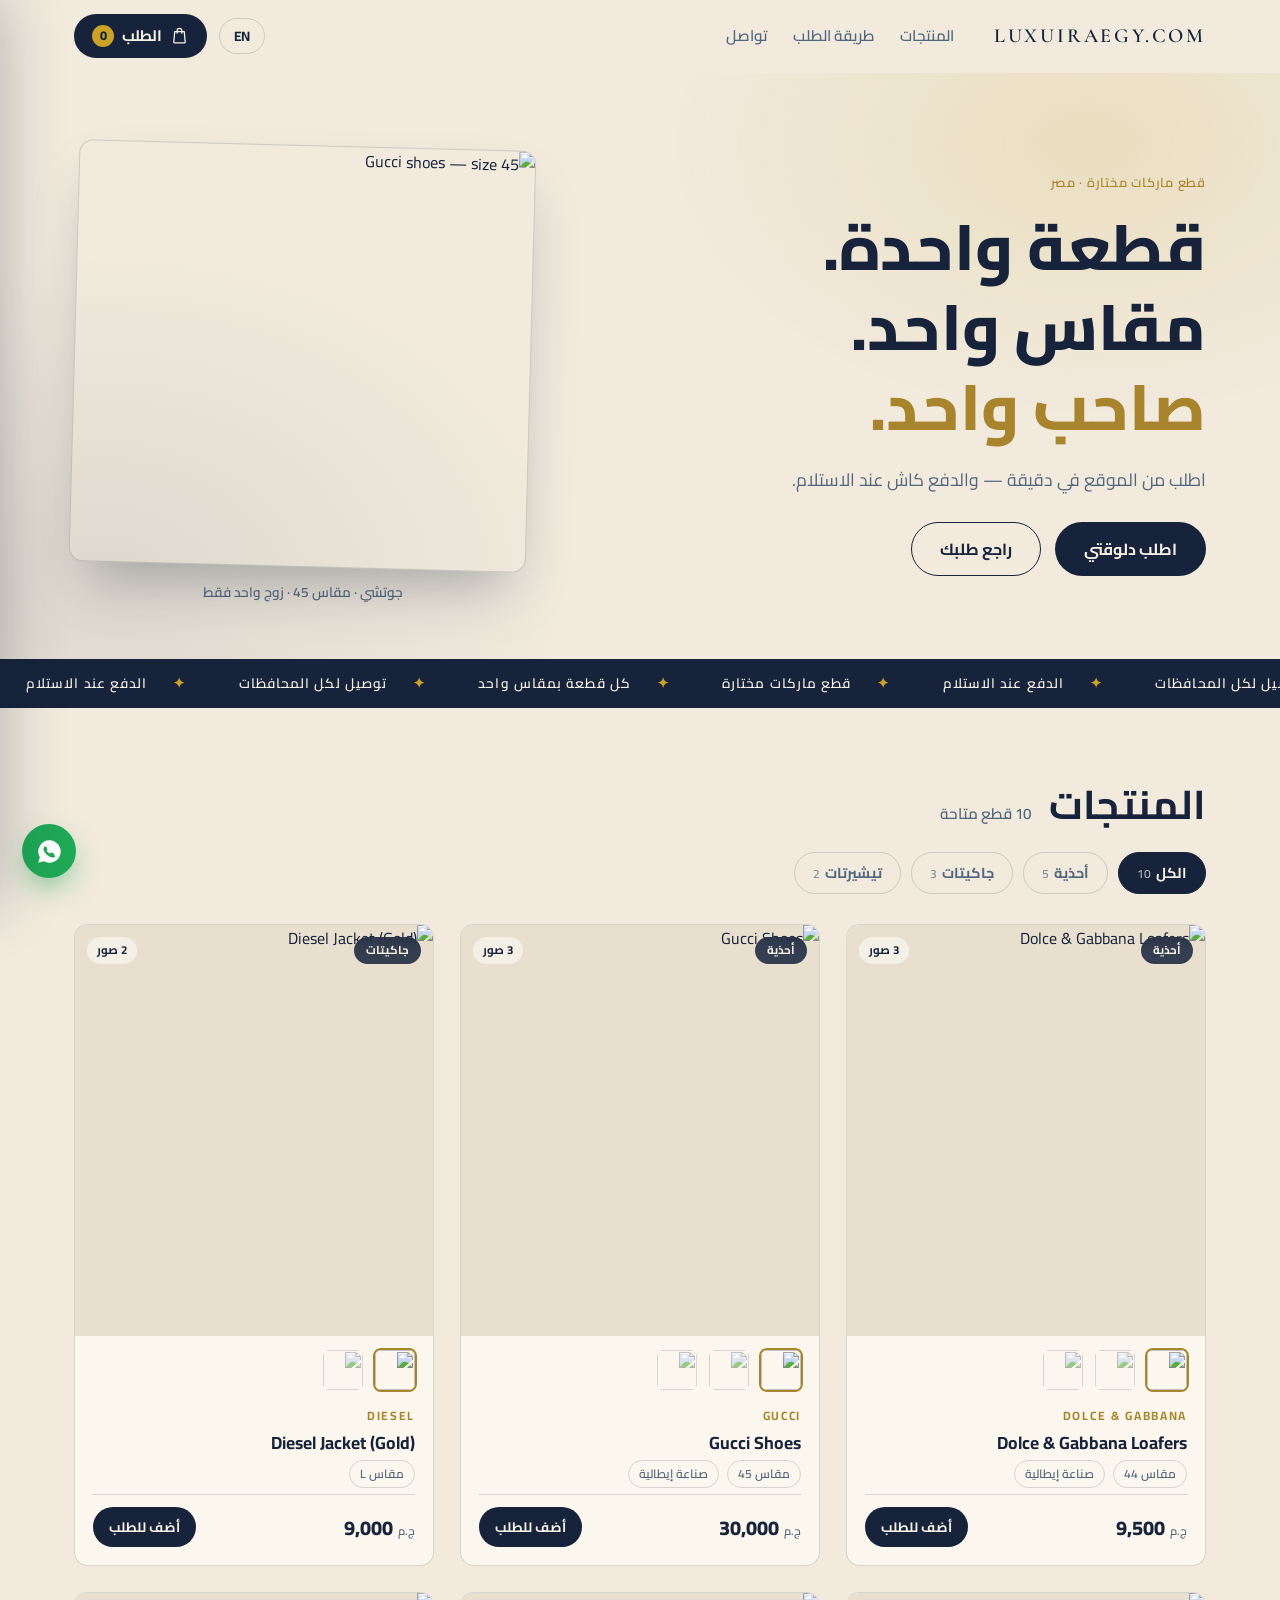
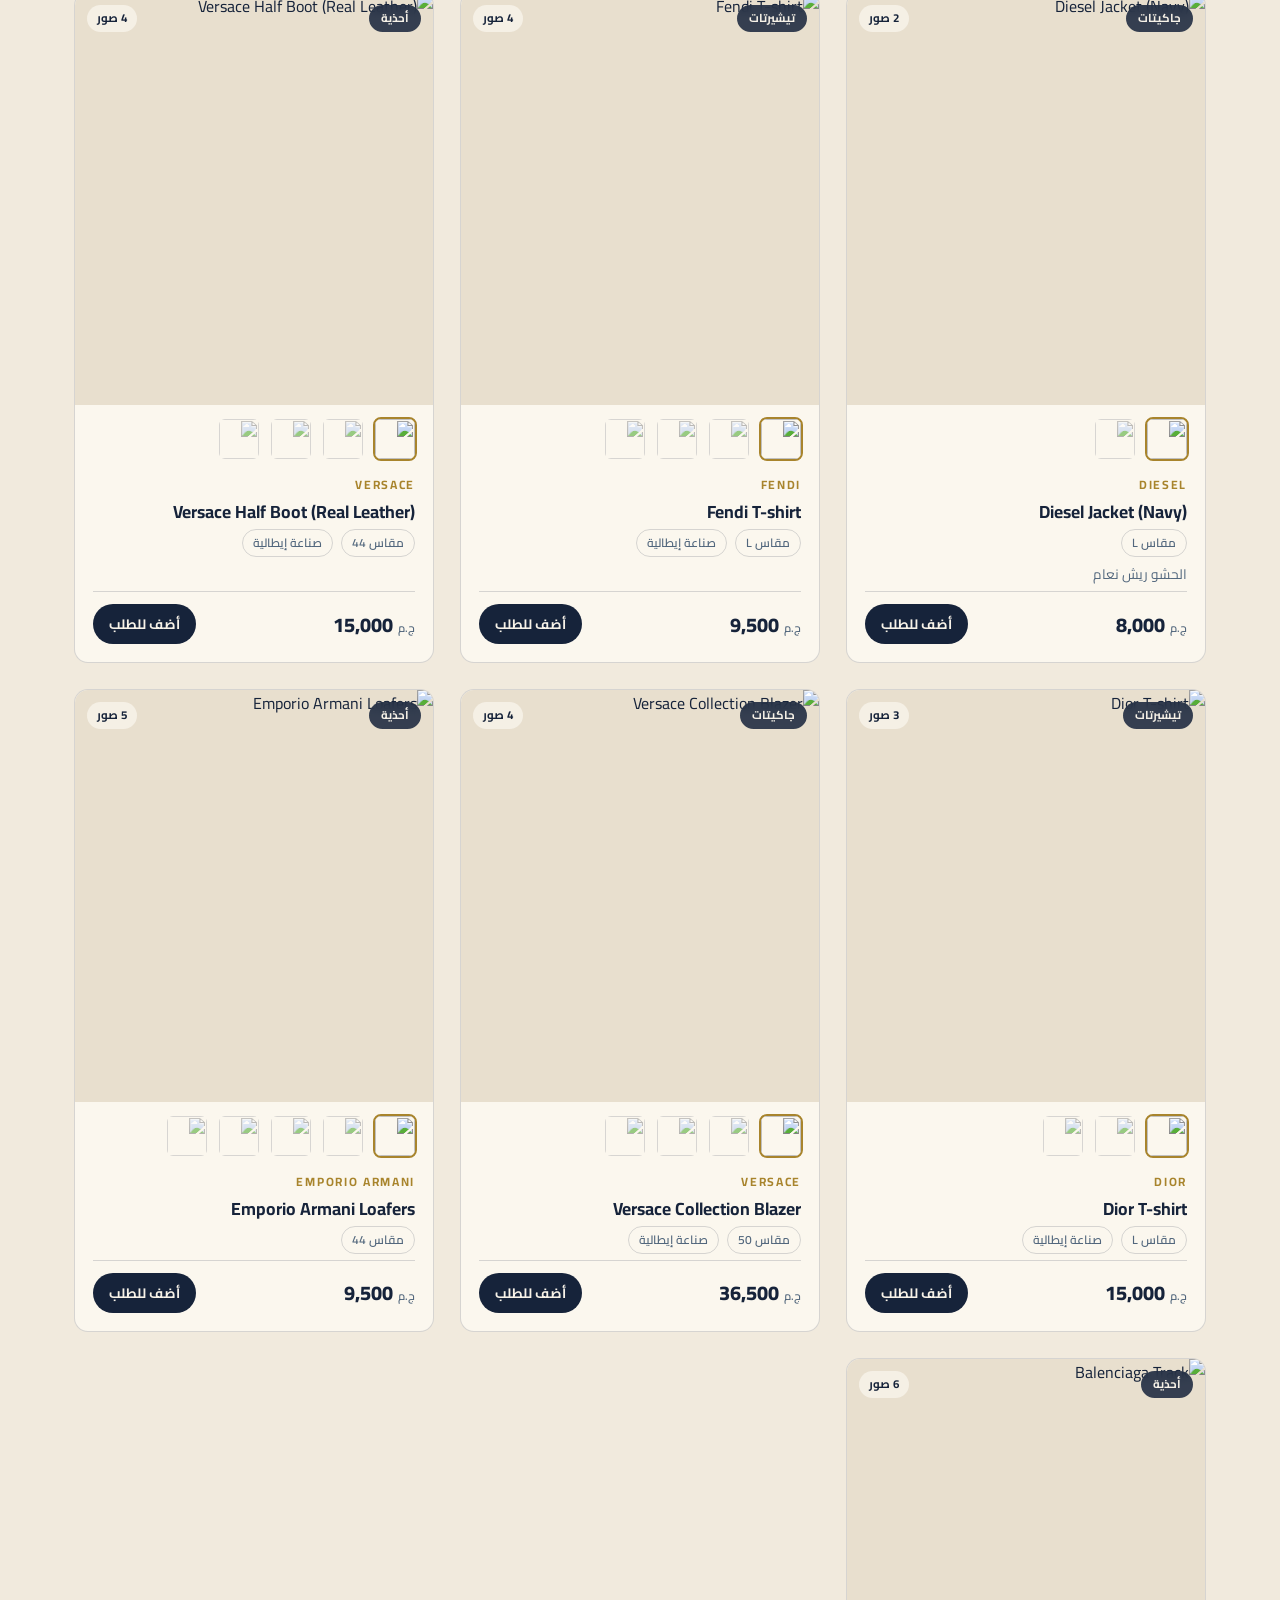
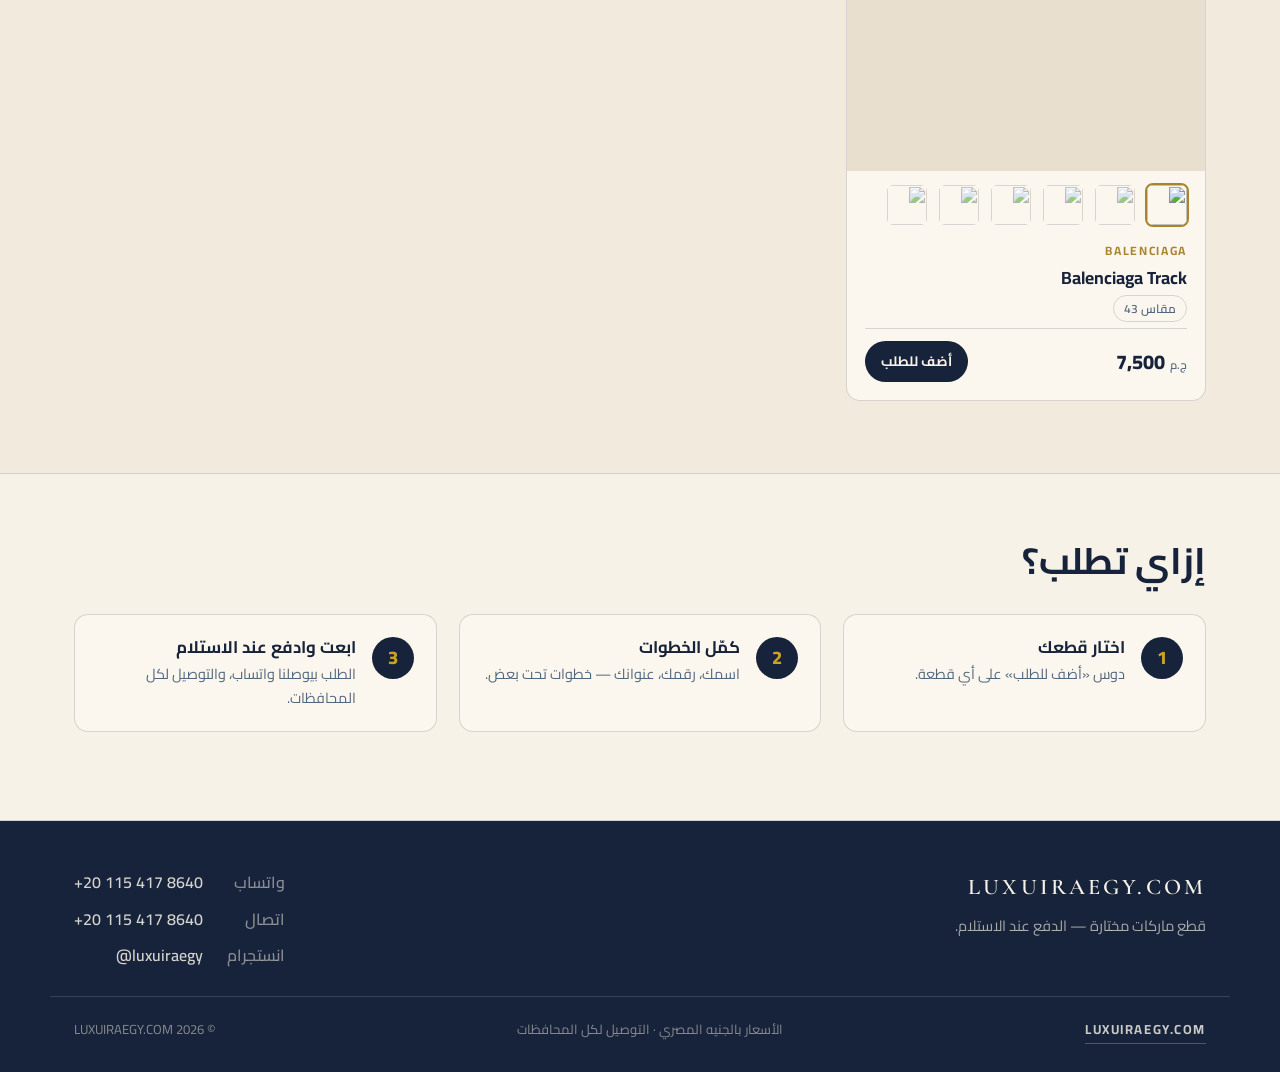
==== index.html @ 5fb25dd0 "Serve site from repo root, load images from ayuuaM/image via jsDelivr, fix RTL cart drawer Co-Author" ====
<!doctype html>
<html lang="ar" dir="rtl">
<head>
<meta charset="utf-8">
<meta name="viewport" content="width=device-width, initial-scale=1">
<meta name="theme-color" content="#16233A">
<meta name="description" content="LUXUIRAEGY.COM — قطع ماركات مختارة، كل قطعة بمقاس واحد. اطلب أونلاين والدفع عند الاستلام في كل محافظات مصر.">
<title>LUXUIRAEGY.COM — اطلب أونلاين</title>
<link rel="canonical" href="https://luxuiraegy.com/">
<meta property="og:site_name" content="LUXUIRAEGY.COM">
<meta property="og:title" content="LUXUIRAEGY.COM — اطلب أونلاين">
<meta property="og:url" content="https://luxuiraegy.com/">
<meta property="og:type" content="website">
<meta property="og:image" content="https://cdn.jsdelivr.net/gh/ayuuaM/image@main/gucci-shoes/1.jpg">
<link rel="icon" type="image/svg+xml" href="favicon.svg">
<link rel="preconnect" href="https://fonts.googleapis.com">
<link rel="preconnect" href="https://fonts.gstatic.com" crossorigin>
<link rel="stylesheet" href="https://fonts.googleapis.com/css2?family=Cormorant+Garamond:wght@400;500;600&family=Jost:wght@300;400;500;600&family=Cairo:wght@400;600;700;800&display=swap">
<link rel="stylesheet" href="styles.css">
<script src="products.js" defer></script>
<script src="app.js" defer></script>
</head>
<body>

<a class="skip" href="#products" data-ar="تخطّي للمنتجات" data-en="Skip to products">تخطّي للمنتجات</a>

<header class="masthead" id="masthead">
  <div class="shell masthead-in">
    <a class="mark" href="#top" id="markLink" aria-label="LUXUIRAEGY.COM">
      <span class="mark-word">LUXUIRAEGY.COM</span>
    </a>

    <nav class="nav" id="nav" aria-label="Main">
      <a href="#products" data-ar="المنتجات" data-en="Products">المنتجات</a>
      <a href="#how" data-ar="طريقة الطلب" data-en="How to order">طريقة الطلب</a>
      <a href="#contact" data-ar="تواصل" data-en="Contact">تواصل</a>
    </nav>

    <div class="tools">
      <button class="lang" id="langBtn" type="button" aria-label="Switch to English">EN</button>
      <button class="cart-btn" id="cartBtn" type="button" aria-label="افتح الطلب">
        <svg viewBox="0 0 24 24" aria-hidden="true"><path d="M6 7h12l1.2 13.2a1 1 0 0 1-1 1.1H5.8a1 1 0 0 1-1-1.1L6 7Z" fill="none" stroke="currentColor" stroke-width="1.6" stroke-linejoin="round"/><path d="M9 9V6a3 3 0 0 1 6 0v3" fill="none" stroke="currentColor" stroke-width="1.6" stroke-linecap="round"/></svg>
        <span data-ar="الطلب" data-en="Order">الطلب</span>
        <span class="cart-n" id="cartN">0</span>
      </button>
      <button class="burger" id="burger" type="button" aria-expanded="false" aria-controls="nav" aria-label="Menu">
        <span></span><span></span><span></span>
      </button>
    </div>
  </div>
</header>

<main id="shopView">

  <section class="hero" id="top">
    <div class="hero-glow" aria-hidden="true"></div>
    <div class="shell hero-in">
      <div class="hero-txt">
        <p class="eyebrow" data-ar="قطع ماركات مختارة · مصر" data-en="Curated designer pieces · Egypt">قطع ماركات مختارة · مصر</p>
        <h1>
          <span data-ar="قطعة واحدة." data-en="One piece.">قطعة واحدة.</span>
          <span data-ar="مقاس واحد." data-en="One size.">مقاس واحد.</span>
          <span class="accent" data-ar="صاحب واحد." data-en="One owner.">صاحب واحد.</span>
        </h1>
        <p class="lede" data-ar="اطلب من الموقع في دقيقة — والدفع كاش عند الاستلام." data-en="Order in a minute — pay cash on delivery.">اطلب من الموقع في دقيقة — والدفع كاش عند الاستلام.</p>
        <div class="hero-cta">
          <a class="btn btn-solid" href="#products" data-ar="اطلب دلوقتي" data-en="Order now">اطلب دلوقتي</a>
          <button class="btn btn-line" id="heroCart" type="button" data-ar="راجع طلبك" data-en="Review your order">راجع طلبك</button>
        </div>
      </div>

      <figure class="hero-fig">
        <div class="hero-frame">
          <img src="https://cdn.jsdelivr.net/gh/ayuuaM/image@main/gucci-shoes/1.jpg" alt="Gucci shoes — size 45" width="960" height="1280">
        </div>
        <figcaption data-ar="جوتشي · مقاس 45 · زوج واحد فقط" data-en="Gucci · size 45 · one pair only">جوتشي · مقاس 45 · زوج واحد فقط</figcaption>
      </figure>
    </div>
  </section>

  <div class="strip" aria-hidden="true">
    <div class="strip-in" id="stripIn"></div>
  </div>

  <section class="products" id="products">
    <div class="shell">
      <div class="head-row">
        <h2 data-ar="المنتجات" data-en="The collection">المنتجات</h2>
        <span class="head-note" id="prodCount"></span>
      </div>
      <div class="filters" id="filters"></div>
      <div class="grid" id="grid" aria-live="polite"></div>
      <p class="grid-empty" id="gridEmpty" hidden data-ar="المنتجات متحمّلتش. كلمنا واتساب وهنبعتلك المتاح." data-en="Products failed to load. Message us on WhatsApp.">المنتجات متحمّلتش. كلمنا واتساب وهنبعتلك المتاح.</p>
    </div>
  </section>

  <section class="how" id="how">
    <div class="shell">
      <h2 data-ar="إزاي تطلب؟" data-en="How to order">إزاي تطلب؟</h2>
      <ol class="how-grid">
        <li>
          <b>1</b>
          <div>
            <h3 data-ar="اختار قطعك" data-en="Pick your pieces">اختار قطعك</h3>
            <p data-ar="دوس «أضف للطلب» على أي قطعة." data-en="Tap Add to order on any piece.">دوس «أضف للطلب» على أي قطعة.</p>
          </div>
        </li>
        <li>
          <b>2</b>
          <div>
            <h3 data-ar="كمّل الخطوات" data-en="Complete the steps">كمّل الخطوات</h3>
            <p data-ar="اسمك، رقمك، عنوانك — خطوات تحت بعض." data-en="Name, phone, address — one step under another.">اسمك، رقمك، عنوانك — خطوات تحت بعض.</p>
          </div>
        </li>
        <li>
          <b>3</b>
          <div>
            <h3 data-ar="ابعت وادفع عند الاستلام" data-en="Send, pay on delivery">ابعت وادفع عند الاستلام</h3>
            <p data-ar="الطلب بيوصلنا واتساب، والتوصيل لكل المحافظات." data-en="The order reaches us on WhatsApp. Delivery everywhere in Egypt.">الطلب بيوصلنا واتساب، والتوصيل لكل المحافظات.</p>
          </div>
        </li>
      </ol>
    </div>
  </section>

</main>

<main id="checkoutView" hidden>
  <div class="shell checkout-shell">

    <button class="back" id="backToShop" type="button">
      <span class="back-arrow" aria-hidden="true">→</span>
      <span data-ar="رجوع للمنتجات" data-en="Back to products">رجوع للمنتجات</span>
    </button>

    <div class="checkout-head" id="checkoutHead">
      <h1 data-ar="إتمام الطلب" data-en="Checkout">إتمام الطلب</h1>
      <p data-ar="كمّل الخطوات تحت بعض — الطلب بيوصلنا واتساب والدفع عند الاستلام." data-en="Complete the steps below — we receive the order on WhatsApp, you pay on delivery.">كمّل الخطوات تحت بعض — الطلب بيوصلنا واتساب والدفع عند الاستلام.</p>
    </div>

    <div class="steps" id="stepsWrap">

      <section class="step" id="step1">
        <header class="step-head">
          <span class="step-n" aria-hidden="true">1</span>
          <h2 data-ar="طلبك" data-en="Your order">طلبك</h2>
          <span class="step-count" id="step1Count"></span>
        </header>
        <div class="step-body">
          <div class="co-items" id="coItems"></div>
          <div class="co-empty" id="coEmpty" hidden>
            <p data-ar="طلبك فاضي. رجع اختار قطع الأول." data-en="Your order is empty. Pick some pieces first.">طلبك فاضي. رجع اختار قطع الأول.</p>
            <button class="btn btn-line" id="emptyBack" type="button" data-ar="رجوع للمنتجات" data-en="Back to products">رجوع للمنتجات</button>
          </div>
        </div>
      </section>

      <section class="step" id="step2">
        <header class="step-head">
          <span class="step-n" aria-hidden="true">2</span>
          <h2 data-ar="بياناتك" data-en="Your details">بياناتك</h2>
        </header>
        <div class="step-body fields">
          <label class="field">
            <span data-ar="الاسم بالكامل" data-en="Full name">الاسم بالكامل</span>
            <input id="cName" type="text" autocomplete="name" data-ar-ph="اسمك" data-en-ph="Your name" placeholder="اسمك">
            <em class="err" id="errName" hidden data-ar="اكتب اسمك بالكامل." data-en="Enter your full name.">اكتب اسمك بالكامل.</em>
          </label>
          <label class="field">
            <span data-ar="رقم الموبايل" data-en="Mobile number">رقم الموبايل</span>
            <input id="cPhone" type="tel" inputmode="tel" autocomplete="tel" dir="ltr" placeholder="01xxxxxxxxx">
            <em class="err" id="errPhone" hidden data-ar="اكتب رقم موبايل مصري صحيح (11 رقم)." data-en="Enter a valid Egyptian mobile (11 digits).">اكتب رقم موبايل مصري صحيح (11 رقم).</em>
          </label>
        </div>
      </section>

      <section class="step" id="step3">
        <header class="step-head">
          <span class="step-n" aria-hidden="true">3</span>
          <h2 data-ar="عنوان التوصيل" data-en="Delivery address">عنوان التوصيل</h2>
        </header>
        <div class="step-body fields">
          <label class="field">
            <span data-ar="المحافظة" data-en="Governorate">المحافظة</span>
            <select id="cGov"></select>
            <em class="err" id="errGov" hidden data-ar="اختار المحافظة." data-en="Choose a governorate.">اختار المحافظة.</em>
          </label>
          <label class="field">
            <span data-ar="المدينة / المنطقة" data-en="City / area">المدينة / المنطقة</span>
            <input id="cCity" type="text" autocomplete="address-level2" data-ar-ph="مثال: مدينة نصر، القاهرة" data-en-ph="e.g. Nasr City, Cairo" placeholder="مثال: مدينة نصر، القاهرة">
            <em class="err" id="errCity" hidden data-ar="اكتب المدينة أو المنطقة." data-en="Enter your city or area.">اكتب المدينة أو المنطقة.</em>
          </label>
          <label class="field">
            <span data-ar="العنوان بالتفصيل" data-en="Full address">العنوان بالتفصيل</span>
            <textarea id="cAddr" rows="2" autocomplete="street-address" data-ar-ph="الشارع، رقم العمارة، الدور، الشقة" data-en-ph="Street, building, floor, apartment" placeholder="الشارع، رقم العمارة، الدور، الشقة"></textarea>
            <em class="err" id="errAddr" hidden data-ar="اكتب العنوان بالتفصيل." data-en="Enter the full address.">اكتب العنوان بالتفصيل.</em>
          </label>
          <label class="field">
            <span><span data-ar="ملاحظات" data-en="Notes">ملاحظات</span> <small data-ar="(اختياري)" data-en="(optional)">(اختياري)</small></span>
            <textarea id="cNote" rows="2" data-ar-ph="أي حاجة تحب تقولها للطلب" data-en-ph="Anything about the order" placeholder="أي حاجة تحب تقولها للطلب"></textarea>
          </label>
        </div>
      </section>

      <section class="step" id="step4">
        <header class="step-head">
          <span class="step-n" aria-hidden="true">4</span>
          <h2 data-ar="المراجعة والتأكيد" data-en="Review & confirm">المراجعة والتأكيد</h2>
        </header>
        <div class="step-body">
          <div class="summary" id="coSummary"></div>
          <p class="pay-note">
            <svg viewBox="0 0 24 24" aria-hidden="true"><path d="M12 2 4 5.5v5.6c0 5 3.4 8.6 8 10.9 4.6-2.3 8-5.9 8-10.9V5.5L12 2Z" fill="none" stroke="currentColor" stroke-width="1.6" stroke-linejoin="round"/><path d="m8.7 12 2.2 2.2 4.4-4.4" fill="none" stroke="currentColor" stroke-width="1.6" stroke-linecap="round" stroke-linejoin="round"/></svg>
            <span data-ar="الدفع كاش عند الاستلام — بتعاين القطعة قبل ما تدفع." data-en="Cash on delivery — inspect the piece before you pay.">الدفع كاش عند الاستلام — بتعاين القطعة قبل ما تدفع.</span>
          </p>
          <button class="btn btn-wa btn-block btn-big" id="placeOrder" type="button">
            <svg viewBox="0 0 24 24" aria-hidden="true"><path d="M12 2a10 10 0 0 0-8.6 15.1L2 22l5-1.3A10 10 0 1 0 12 2Zm5.3 14.1c-.2.6-1.2 1.2-1.7 1.2-.5.1-1 .2-3.3-.7-2.7-1.1-4.4-3.9-4.6-4.1-.1-.2-1-1.4-1-2.6 0-1.2.6-1.8.9-2.1.2-.2.5-.3.6-.3h.5c.2 0 .4-.1.6.4l.8 1.9c.1.2 0 .4-.1.5l-.4.5c-.1.2-.2.3 0 .5.2.4.8 1.3 1.6 1.8.9.6 1.4.7 1.6.5l.6-.7c.2-.2.3-.1.5 0l1.8.9c.2.1.4.2.4.3.1.2.1.7-.1 1.1Z"/></svg>
            <span data-ar="إرسال الطلب على واتساب" data-en="Send order on WhatsApp">إرسال الطلب على واتساب</span>
          </button>
          <p class="form-note" data-ar="هيفتح واتساب برسالة الطلب جاهزة — ابعتها وهنرد عليك بالتأكيد." data-en="WhatsApp opens with the order pre-written — send it and we confirm.">هيفتح واتساب برسالة الطلب جاهزة — ابعتها وهنرد عليك بالتأكيد.</p>
        </div>
      </section>

    </div>

    <div class="success" id="orderSuccess" hidden>
      <span class="success-check" aria-hidden="true">
        <svg viewBox="0 0 24 24"><path d="m4.5 12.5 5 5 10-11" fill="none" stroke="currentColor" stroke-width="2.4" stroke-linecap="round" stroke-linejoin="round"/></svg>
      </span>
      <h2 data-ar="طلبك اتجهز" data-en="Your order is ready">طلبك اتجهز</h2>
      <p class="order-no"><span data-ar="رقم الطلب" data-en="Order no.">رقم الطلب</span> <b id="orderNo" dir="ltr"></b></p>
      <p data-ar="اتفتح واتساب برسالة الطلب — ابعتها وهنرد عليك بالتأكيد والميعاد." data-en="WhatsApp opened with your order — send it and we confirm the details.">اتفتح واتساب برسالة الطلب — ابعتها وهنرد عليك بالتأكيد والميعاد.</p>
      <div class="success-actions">
        <a class="btn btn-wa" id="waAgain" href="#" target="_blank" rel="noopener" data-ar="فتح واتساب مرة تانية" data-en="Open WhatsApp again">فتح واتساب مرة تانية</a>
        <button class="btn btn-line" id="successBack" type="button" data-ar="رجوع للمنتجات" data-en="Back to products">رجوع للمنتجات</button>
      </div>
    </div>

  </div>
</main>

<footer class="foot" id="contact">
  <div class="shell foot-in">
    <div class="foot-mark">
      <span class="mark-word">LUXUIRAEGY.COM</span>
      <p data-ar="قطع ماركات مختارة — الدفع عند الاستلام." data-en="Curated designer pieces — cash on delivery.">قطع ماركات مختارة — الدفع عند الاستلام.</p>
    </div>
    <ul class="foot-links">
      <li><a href="https://wa.me/201154178640" target="_blank" rel="noopener"><span data-ar="واتساب" data-en="WhatsApp">واتساب</span> <span dir="ltr">+20 115 417 8640</span></a></li>
      <li><a href="tel:+201154178640"><span data-ar="اتصال" data-en="Call">اتصال</span> <span dir="ltr">+20 115 417 8640</span></a></li>
      <li><a href="https://instagram.com/luxuiraegy" target="_blank" rel="noopener"><span data-ar="انستجرام" data-en="Instagram">انستجرام</span> <span dir="ltr">@luxuiraegy</span></a></li>
    </ul>
  </div>
  <div class="shell foot-base">
    <a class="foot-domain" href="https://luxuiraegy.com">LUXUIRAEGY.COM</a>
    <span data-ar="الأسعار بالجنيه المصري · التوصيل لكل المحافظات" data-en="Prices in EGP · Delivery to every governorate">الأسعار بالجنيه المصري · التوصيل لكل المحافظات</span>
    <span id="year">© 2026 LUXUIRAEGY.COM</span>
  </div>
</footer>

<div class="overlay" id="overlay" hidden></div>

<aside class="drawer" id="drawer" role="dialog" aria-modal="true" aria-label="الطلب">
  <header class="drawer-head">
    <h2><span data-ar="طلبك" data-en="Your order">طلبك</span> <span class="drawer-n" id="drawerN"></span></h2>
    <button class="drawer-x" id="drawerX" type="button" aria-label="Close">&times;</button>
  </header>
  <div class="drawer-body" id="drawerBody"></div>
  <div class="drawer-empty" id="drawerEmpty" hidden>
    <p data-ar="طلبك فاضي." data-en="Your order is empty.">طلبك فاضي.</p>
    <button class="btn btn-line" id="drawerShop" type="button" data-ar="اتفرج على المنتجات" data-en="Browse products">اتفرج على المنتجات</button>
  </div>
  <footer class="drawer-foot" id="drawerFoot">
    <div class="total-row">
      <span data-ar="الإجمالي" data-en="Total">الإجمالي</span>
      <b id="cartTotal" dir="ltr"></b>
    </div>
    <p class="mini-note" data-ar="الدفع عند الاستلام · التوصيل لكل المحافظات" data-en="Cash on delivery · All governorates">الدفع عند الاستلام · التوصيل لكل المحافظات</p>
    <button class="btn btn-solid btn-block btn-big" id="checkoutBtn" type="button">
      <span data-ar="إتمام الطلب" data-en="Checkout">إتمام الطلب</span>
      <span class="btn-arrow" aria-hidden="true">←</span>
    </button>
  </footer>
</aside>

<div class="fab-wrap">
  <a class="fab" href="https://wa.me/201154178640" target="_blank" rel="noopener" aria-label="WhatsApp">
    <svg viewBox="0 0 24 24" aria-hidden="true"><path d="M12 2a10 10 0 0 0-8.6 15.1L2 22l5-1.3A10 10 0 1 0 12 2Zm5.3 14.1c-.2.6-1.2 1.2-1.7 1.2-.5.1-1 .2-3.3-.7-2.7-1.1-4.4-3.9-4.6-4.1-.1-.2-1-1.4-1-2.6 0-1.2.6-1.8.9-2.1.2-.2.5-.3.6-.3h.5c.2 0 .4-.1.6.4l.8 1.9c.1.2 0 .4-.1.5l-.4.5c-.1.2-.2.3 0 .5.2.4.8 1.3 1.6 1.8.9.6 1.4.7 1.6.5l.6-.7c.2-.2.3-.1.5 0l1.8.9c.2.1.4.2.4.3.1.2.1.7-.1 1.1Z"/></svg>
  </a>
</div>

<div class="lb" id="lb" role="dialog" aria-modal="true" aria-label="Product photos">
  <button class="lb-x" id="lbX" type="button" aria-label="Close">&times;</button>
  <div class="lb-in">
    <img class="lb-img" id="lbImg" alt="">
    <p class="lb-cap" id="lbCap"></p>
    <div class="lb-row" id="lbRow">
      <button class="lb-btn" id="lbPrev" type="button" aria-label="Previous photo">&#8249;</button>
      <button class="lb-btn" id="lbNext" type="button" aria-label="Next photo">&#8250;</button>
    </div>
  </div>
</div>

<div class="toast" id="toast" role="status" aria-live="polite"></div>

</body>
</html>
---- styles.css ----
:root{
  --bg:#F1EADD;
  --bg-2:#F7F2E8;
  --bg-3:#E8DFCE;
  --card:#FBF7EE;
  --ink:#16233A;
  --ink-soft:#52677D;
  --line:rgba(22,35,58,.16);
  --gold:#A8842C;
  --gold-2:#C9A227;
  --green:#1E7A46;
  --wa:#1FA855;
  --red:#B3402E;
  --radius:14px;
  --head-h:72px;
  --font-ar:"Cairo",sans-serif;
  --font-en:"Jost",sans-serif;
  --font-display:"Cormorant Garamond",serif;
}
*{margin:0;padding:0;box-sizing:border-box}
[hidden]{display:none!important}
html{scroll-behavior:smooth;overflow-x:clip}
body{
  background:var(--bg);
  color:var(--ink);
  font-family:var(--font-ar);
  font-size:16px;
  line-height:1.65;
  -webkit-font-smoothing:antialiased;
  overflow-x:hidden;
}
html[lang="en"] body{font-family:var(--font-en)}
body.locked{overflow:hidden}
img{display:block;max-width:100%}
button{font:inherit;color:inherit;background:none;border:0;cursor:pointer}
a{color:inherit;text-decoration:none}
h1,h2,h3{line-height:1.25;font-weight:700}
html[lang="en"] h1,html[lang="en"] h2{font-family:var(--font-display);font-weight:500}
::selection{background:var(--ink);color:var(--bg-2)}

::-webkit-scrollbar{width:10px;height:10px}
::-webkit-scrollbar-track{background:var(--bg-3)}
::-webkit-scrollbar-thumb{background:var(--ink);border-radius:6px;border:2px solid var(--bg-3)}
::-webkit-scrollbar-thumb:hover{background:var(--gold)}
html{scrollbar-color:var(--ink) var(--bg-3);scrollbar-width:thin}

.shell{max-width:1180px;margin-inline:auto;padding-inline:24px}
.skip{position:fixed;top:8px;inset-inline-start:8px;background:var(--ink);color:var(--bg-2);padding:8px 16px;border-radius:8px;z-index:200;transform:translateY(-300%);transition:transform .2s}
.skip:focus{transform:none}

.eyebrow{font-size:.8rem;letter-spacing:.18em;font-weight:600;color:var(--gold);text-transform:uppercase}
html[lang="ar"] .eyebrow{letter-spacing:.06em}

/* ── header ── */
.masthead{
  position:sticky;top:0;z-index:90;
  background:rgba(241,234,221,.88);
  backdrop-filter:blur(12px);
  -webkit-backdrop-filter:blur(12px);
  border-bottom:1px solid transparent;
  transition:border-color .3s, box-shadow .3s;
}
.masthead.tight{border-bottom-color:var(--line);box-shadow:0 8px 30px rgba(22,35,58,.07)}
.masthead-in{display:flex;align-items:center;gap:28px;height:var(--head-h)}
.mark{display:flex;flex-direction:column;line-height:1.1}
.mark-word{
  font-family:var(--font-display);
  font-weight:600;
  font-size:1.25rem;
  letter-spacing:.14em;
  color:var(--ink);
}
.nav{display:flex;gap:26px;margin-inline-start:12px}
.nav a{font-size:.95rem;font-weight:600;color:var(--ink-soft);position:relative;padding-block:6px;transition:color .2s}
.nav a::after{content:"";position:absolute;bottom:0;inset-inline-start:0;width:0;height:2px;background:var(--gold);transition:width .25s}
.nav a:hover{color:var(--ink)}
.nav a:hover::after{width:100%}
.tools{display:flex;align-items:center;gap:12px;margin-inline-start:auto}
.lang{
  border:1px solid var(--line);border-radius:999px;
  padding:6px 14px;font-size:.85rem;font-weight:700;
  transition:background .2s,color .2s;
}
.lang:hover{background:var(--ink);color:var(--bg-2)}
.cart-btn{
  display:flex;align-items:center;gap:8px;
  background:var(--ink);color:var(--bg-2);
  padding:9px 18px;border-radius:999px;
  font-weight:700;font-size:.95rem;
  transition:background .2s,transform .15s;
}
.cart-btn:hover{background:#223252}
.cart-btn:active{transform:scale(.97)}
.cart-btn svg{width:19px;height:19px}
.cart-n{
  background:var(--gold-2);color:var(--ink);
  min-width:22px;height:22px;border-radius:999px;
  display:inline-flex;align-items:center;justify-content:center;
  font-size:.8rem;font-weight:800;padding-inline:5px;
}
.cart-n.bump{animation:bump .4s ease}
@keyframes bump{35%{transform:scale(1.45)}70%{transform:scale(.9)}}
.burger{display:none;flex-direction:column;gap:5px;padding:8px}
.burger span{width:22px;height:2px;background:var(--ink);transition:.25s}
.burger[aria-expanded="true"] span:nth-child(1){transform:translateY(7px) rotate(45deg)}
.burger[aria-expanded="true"] span:nth-child(2){opacity:0}
.burger[aria-expanded="true"] span:nth-child(3){transform:translateY(-7px) rotate(-45deg)}

/* ── hero ── */
.hero{position:relative;padding-block:72px 56px;overflow:hidden}
.hero-glow{
  position:absolute;inset:0;pointer-events:none;
  background:
    radial-gradient(640px 420px at 85% 12%,rgba(201,162,39,.16),transparent 65%),
    radial-gradient(720px 520px at 8% 88%,rgba(22,35,58,.09),transparent 65%);
}
.hero-in{position:relative;display:grid;grid-template-columns:1.15fr .85fr;gap:56px;align-items:center}
.hero-txt h1{font-size:clamp(2.4rem,5.2vw,4rem);margin-block:14px 18px;font-weight:800}
html[lang="en"] .hero-txt h1{font-weight:500}
.hero-txt h1 span{display:block}
.hero-txt h1 .accent{color:var(--gold)}
.lede{font-size:1.1rem;color:var(--ink-soft);max-width:46ch}
.hero-cta{display:flex;gap:14px;margin-top:28px;flex-wrap:wrap}
.hero-fig{position:relative}
.hero-frame{
  border-radius:var(--radius);
  overflow:hidden;
  border:1px solid var(--line);
  box-shadow:0 30px 60px -20px rgba(22,35,58,.35);
  transform:rotate(1.5deg);
  transition:transform .5s ease;
}
.hero-fig:hover .hero-frame{transform:rotate(0)}
.hero-frame img{width:100%;height:420px;object-fit:cover}
.hero-fig figcaption{
  margin-top:14px;font-size:.85rem;color:var(--ink-soft);
  text-align:center;font-weight:600;
}

/* ── buttons ── */
.btn{
  display:inline-flex;align-items:center;justify-content:center;gap:10px;
  padding:13px 28px;border-radius:999px;
  font-weight:700;font-size:1rem;
  transition:background .2s,color .2s,transform .15s,box-shadow .2s;
  border:1px solid transparent;
}
.btn:active{transform:scale(.97)}
.btn-solid{background:var(--ink);color:var(--bg-2)}
.btn-solid:hover{background:#223252;box-shadow:0 12px 26px -10px rgba(22,35,58,.5)}
.btn-line{border-color:var(--ink);color:var(--ink)}
.btn-line:hover{background:var(--ink);color:var(--bg-2)}
.btn-wa{background:var(--wa);color:#fff}
.btn-wa:hover{background:#178540;box-shadow:0 12px 26px -10px rgba(31,168,85,.55)}
.btn-wa svg{width:20px;height:20px;fill:currentColor}
.btn-block{width:100%}
.btn-big{padding-block:16px;font-size:1.05rem}
.btn-arrow{font-size:1.1em}

/* ── strip ── */
.strip{
  background:var(--ink);color:var(--bg-2);
  overflow:hidden;padding-block:12px;
  border-block:1px solid var(--ink);
  direction:ltr;
}
.strip-in{display:flex;gap:0;width:max-content;animation:strip 26s linear infinite}
.strip-in span{
  white-space:nowrap;font-size:.85rem;font-weight:600;letter-spacing:.08em;
  padding-inline:26px;display:flex;align-items:center;gap:26px;
}
.strip-in i{font-style:normal;color:var(--gold-2)}
@keyframes strip{to{transform:translateX(-50%)}}

/* ── sections ── */
section{scroll-margin-top:calc(var(--head-h) + 16px)}
.products{padding-block:72px}
.head-row{display:flex;align-items:baseline;gap:18px;flex-wrap:wrap}
.head-row h2{font-size:clamp(1.8rem,3.4vw,2.5rem)}
.head-note{color:var(--ink-soft);font-size:.95rem;font-weight:600}
.filters{display:flex;gap:10px;flex-wrap:wrap;margin-block:22px 30px}
.chip-f{
  border:1px solid var(--line);border-radius:999px;
  padding:8px 18px;font-weight:700;font-size:.9rem;color:var(--ink-soft);
  transition:all .2s;background:transparent;
}
.chip-f small{font-weight:600;opacity:.7;margin-inline-start:5px}
.chip-f:hover{border-color:var(--ink);color:var(--ink)}
.chip-f.on{background:var(--ink);color:var(--bg-2);border-color:var(--ink)}

.grid{display:grid;grid-template-columns:repeat(3,1fr);gap:26px}
.grid-empty{padding:40px;text-align:center;color:var(--ink-soft)}
.item{
  background:var(--card);border:1px solid var(--line);border-radius:var(--radius);
  overflow:hidden;display:flex;flex-direction:column;
  transition:transform .3s ease,box-shadow .3s ease;
}
.item:hover{transform:translateY(-5px);box-shadow:0 24px 44px -18px rgba(22,35,58,.3)}
.item-fig{
  position:relative;display:block;width:100%;aspect-ratio:4/4.6;
  overflow:hidden;background:var(--bg-3);text-align:start;
}
.item-fig img{width:100%;height:100%;object-fit:cover;transition:transform .6s ease}
.item:hover .item-fig img{transform:scale(1.05)}
.tag{
  position:absolute;top:12px;inset-inline-start:12px;
  background:rgba(22,35,58,.85);color:var(--bg-2);
  font-size:.72rem;font-weight:700;padding:4px 12px;border-radius:999px;
  backdrop-filter:blur(4px);
}
.shot-n{
  position:absolute;top:12px;inset-inline-end:12px;
  background:rgba(247,242,232,.9);color:var(--ink);
  font-size:.72rem;font-weight:700;padding:4px 10px;border-radius:999px;
}
.thumbs{display:flex;gap:8px;padding:12px 16px 0}
.th{
  width:44px;height:44px;border-radius:8px;overflow:hidden;
  border:2px solid transparent;opacity:.6;transition:all .2s;flex:none;
}
.th img{width:100%;height:100%;object-fit:cover}
.th:hover{opacity:1}
.th.on{border-color:var(--gold);opacity:1}
.item-body{padding:14px 18px 18px;display:flex;flex-direction:column;gap:6px;flex:1}
.item-brand{font-size:.75rem;letter-spacing:.14em;text-transform:uppercase;color:var(--gold);font-weight:700}
.item-name{font-size:1.1rem;font-weight:700}
.item-meta{display:flex;gap:8px;flex-wrap:wrap}
.chip{
  font-size:.75rem;font-weight:600;color:var(--ink-soft);
  border:1px solid var(--line);border-radius:999px;padding:3px 10px;
}
.item-note{font-size:.85rem;color:var(--ink-soft)}
.item-foot{
  margin-top:auto;padding-top:12px;
  display:flex;align-items:center;justify-content:space-between;gap:12px;
  border-top:1px solid var(--line);
}
.price{font-size:1.25rem;font-weight:800;display:flex;align-items:baseline;gap:5px}
.price small{font-size:.72rem;font-weight:600;color:var(--ink-soft)}
.add{
  display:inline-flex;align-items:center;gap:6px;
  background:var(--ink);color:var(--bg-2);
  padding:9px 16px;border-radius:999px;font-weight:700;font-size:.85rem;
  transition:all .2s;white-space:nowrap;
}
.add:hover{background:#223252}
.add.in{background:var(--green);color:#fff}
.add.in:hover{background:#195f38}

/* ── how ── */
.how{padding-block:64px 88px;background:var(--bg-2);border-block:1px solid var(--line)}
.how h2{font-size:clamp(1.7rem,3vw,2.3rem);margin-bottom:30px}
.how-grid{list-style:none;display:grid;grid-template-columns:repeat(3,1fr);gap:22px}
.how-grid li{
  display:flex;gap:16px;align-items:flex-start;
  background:var(--card);border:1px solid var(--line);border-radius:var(--radius);
  padding:22px;
}
.how-grid b{
  flex:none;width:42px;height:42px;border-radius:50%;
  background:var(--ink);color:var(--gold-2);
  display:flex;align-items:center;justify-content:center;
  font-size:1.15rem;font-weight:800;
}
.how-grid h3{font-size:1.05rem;margin-bottom:4px}
.how-grid p{font-size:.9rem;color:var(--ink-soft)}

/* ── checkout ── */
#checkoutView{padding-block:40px 88px;min-height:70vh}
.checkout-shell{max-width:720px}
.back{
  display:inline-flex;align-items:center;gap:8px;
  color:var(--ink-soft);font-weight:700;font-size:.95rem;margin-bottom:22px;
  transition:color .2s;
}
.back:hover{color:var(--ink)}
.back-arrow{font-size:1.2rem;line-height:1}
html[dir="ltr"] .back-arrow{transform:rotate(180deg)}
.checkout-head{margin-bottom:34px}
.checkout-head h1{font-size:clamp(2rem,4vw,2.8rem);margin-bottom:8px}
.checkout-head p{color:var(--ink-soft)}

.steps{position:relative;display:flex;flex-direction:column;gap:22px}
.steps::before{
  content:"";position:absolute;top:26px;bottom:26px;inset-inline-start:25px;
  width:2px;background:var(--line);
}
.step{
  position:relative;
  background:var(--card);border:1px solid var(--line);border-radius:var(--radius);
  padding:22px 24px 24px;
  margin-inline-start:52px;
  transition:border-color .3s, box-shadow .3s;
}
.step-head{display:flex;align-items:center;gap:12px;margin-bottom:16px}
.step-head h2{font-size:1.2rem}
.step-n{
  position:absolute;inset-inline-start:-52px;top:20px;
  width:52px;height:52px;border-radius:50%;
  background:var(--bg-3);border:2px solid var(--line);color:var(--ink-soft);
  display:flex;align-items:center;justify-content:center;
  font-weight:800;font-size:1.15rem;
  transition:all .3s;
}
.step.done .step-n{background:var(--green);border-color:var(--green);color:#fff}
.step.done .step-n::after{content:"✓";position:absolute;font-size:1.2rem}
.step.done .step-n{font-size:0}
.step.done{border-color:rgba(30,122,70,.4)}
.step-count{
  margin-inline-start:auto;font-size:.8rem;font-weight:700;color:var(--ink-soft);
  background:var(--bg-3);border-radius:999px;padding:3px 12px;
}
.steps.empty #step2,.steps.empty #step3,.steps.empty #step4{display:none}

.co-items{display:flex;flex-direction:column;gap:12px}
.co-item{
  display:flex;gap:14px;align-items:center;
  border:1px solid var(--line);border-radius:10px;padding:10px;background:var(--bg-2);
}
.co-item img{width:64px;height:74px;object-fit:cover;border-radius:8px;flex:none}
.co-info{flex:1;min-width:0}
.co-info h3{font-size:.98rem}
.co-info p{font-size:.8rem;color:var(--ink-soft)}
.co-price{font-weight:800;white-space:nowrap;font-size:.95rem}
.co-x{
  flex:none;width:30px;height:30px;border-radius:50%;
  color:var(--red);font-size:1.2rem;line-height:1;
  display:flex;align-items:center;justify-content:center;
  transition:background .2s;
}
.co-x:hover{background:rgba(179,64,46,.12)}
.co-empty{text-align:center;padding:20px;display:flex;flex-direction:column;gap:14px;align-items:center}
.co-empty p{color:var(--ink-soft)}

.fields{display:grid;grid-template-columns:1fr 1fr;gap:16px}
.field{display:flex;flex-direction:column;gap:7px;font-weight:700;font-size:.92rem}
.field:nth-child(3),.field:nth-child(4){grid-column:1/-1}
#step2 .field{grid-column:auto}
.field small{color:var(--ink-soft);font-weight:600}
.field input,.field select,.field textarea{
  font:inherit;font-weight:600;color:var(--ink);
  background:var(--bg-2);border:1px solid var(--line);border-radius:10px;
  padding:12px 14px;width:100%;
  transition:border-color .2s,box-shadow .2s;
}
.field textarea{resize:vertical;min-height:56px}
.field input:focus,.field select:focus,.field textarea:focus{
  outline:none;border-color:var(--ink);box-shadow:0 0 0 3px rgba(22,35,58,.12);
}
.field.bad input,.field.bad select,.field.bad textarea{border-color:var(--red)}
.err{color:var(--red);font-size:.8rem;font-weight:600;font-style:normal}

.summary{display:flex;flex-direction:column;gap:8px;margin-bottom:16px}
.sum-row{display:flex;justify-content:space-between;gap:14px;font-size:.95rem}
.sum-row span{color:var(--ink-soft)}
.sum-row b{font-weight:700;text-align:end}
.sum-total{
  border-top:1px solid var(--line);padding-top:12px;margin-top:6px;
  font-size:1.15rem;
}
.sum-total span{color:var(--ink);font-weight:700}
.sum-total b{font-weight:800;color:var(--ink)}
.sum-addr{
  background:var(--bg-2);border:1px dashed var(--line);border-radius:10px;
  padding:12px 14px;font-size:.88rem;color:var(--ink-soft);margin-top:8px;
}
.pay-note{
  display:flex;gap:10px;align-items:flex-start;
  color:var(--green);font-weight:700;font-size:.92rem;margin-bottom:18px;
}
.pay-note svg{width:22px;height:22px;flex:none}
.form-note{font-size:.82rem;color:var(--ink-soft);text-align:center;margin-top:10px}

.success{
  text-align:center;padding:56px 24px;
  background:var(--card);border:1px solid rgba(30,122,70,.4);border-radius:var(--radius);
  display:flex;flex-direction:column;align-items:center;gap:12px;
}
.success-check{
  width:72px;height:72px;border-radius:50%;
  background:var(--green);color:#fff;
  display:flex;align-items:center;justify-content:center;
  animation:pop .5s cubic-bezier(.2,1.6,.4,1);
}
.success-check svg{width:36px;height:36px}
@keyframes pop{from{transform:scale(0)}}
.success h2{font-size:1.8rem}
.order-no{font-size:1.05rem;color:var(--ink-soft)}
.order-no b{color:var(--gold);font-size:1.2rem;letter-spacing:.06em}
.success p{max-width:44ch;color:var(--ink-soft)}
.success-actions{display:flex;gap:12px;flex-wrap:wrap;justify-content:center;margin-top:14px}

/* ── footer ── */
.foot{background:var(--ink);color:var(--bg-2);padding-block:48px 28px}
.foot-in{display:flex;justify-content:space-between;gap:36px;flex-wrap:wrap;padding-bottom:28px;border-bottom:1px solid rgba(247,242,232,.15)}
.foot .mark-word{color:var(--bg-2);font-size:1.4rem}
.foot-mark p{color:rgba(247,242,232,.65);font-size:.92rem;margin-top:8px}
.foot-links{list-style:none;display:flex;flex-direction:column;gap:10px}
.foot-links a{display:flex;gap:12px;font-weight:600;color:rgba(247,242,232,.85);transition:color .2s}
.foot-links a:hover{color:var(--gold-2)}
.foot-links a span:first-child{color:rgba(247,242,232,.5);min-width:70px}
.foot-base{display:flex;justify-content:space-between;gap:14px;flex-wrap:wrap;padding-top:22px;font-size:.82rem;color:rgba(247,242,232,.5)}
.foot-domain{font-weight:700;letter-spacing:.12em;color:rgba(247,242,232,.8);border-bottom:1px solid rgba(247,242,232,.25);padding-bottom:2px;transition:color .2s,border-color .2s}
.foot-domain:hover{color:var(--gold-2);border-color:var(--gold-2)}

/* ── drawer ── */
.overlay{
  position:fixed;inset:0;z-index:95;
  background:rgba(15,26,43,.45);
  backdrop-filter:blur(3px);
  opacity:0;transition:opacity .3s;
}
.overlay.on{opacity:1}
.drawer{
  position:fixed;top:0;bottom:0;inset-inline-end:0;z-index:100;
  width:min(430px,94vw);
  background:var(--bg-2);
  display:flex;flex-direction:column;
  box-shadow:-20px 0 60px rgba(22,35,58,.3);
  transform:translateX(105%);
  transition:transform .38s cubic-bezier(.2,.9,.3,1);
}
html[dir="rtl"] .drawer{transform:translateX(-105%);box-shadow:20px 0 60px rgba(22,35,58,.3)}
.drawer.on,html[dir="rtl"] .drawer.on{transform:translateX(0)}
.drawer-head{
  display:flex;align-items:center;justify-content:space-between;
  padding:20px 22px;border-bottom:1px solid var(--line);
}
.drawer-head h2{font-size:1.25rem;display:flex;align-items:center;gap:10px}
.drawer-n{color:var(--gold);font-size:1rem}
.drawer-x{font-size:1.7rem;line-height:1;color:var(--ink-soft);padding:4px 10px;transition:color .2s}
.drawer-x:hover{color:var(--ink)}
.drawer-body{flex:1;overflow-y:auto;padding:18px 22px;display:flex;flex-direction:column;gap:12px}
.drawer-empty{flex:1;display:flex;flex-direction:column;align-items:center;justify-content:center;gap:16px;color:var(--ink-soft)}
.drawer-foot{border-top:1px solid var(--line);padding:18px 22px;background:var(--card)}
.total-row{display:flex;justify-content:space-between;align-items:baseline;font-size:1.05rem;font-weight:700}
.total-row b{font-size:1.4rem;font-weight:800}
.mini-note{font-size:.8rem;color:var(--ink-soft);margin-block:6px 14px}

/* ── fab / lightbox / toast ── */
.fab-wrap{position:fixed;bottom:22px;inset-inline-end:22px;z-index:80}
.fab{
  width:54px;height:54px;border-radius:50%;
  background:var(--wa);color:#fff;
  display:flex;align-items:center;justify-content:center;
  box-shadow:0 12px 28px -6px rgba(31,168,85,.6);
  transition:transform .2s;
}
.fab:hover{transform:scale(1.08)}
.fab svg{width:27px;height:27px;fill:currentColor}

.lb{
  position:fixed;inset:0;z-index:120;
  background:rgba(15,26,43,.92);
  display:flex;align-items:center;justify-content:center;
  opacity:0;pointer-events:none;transition:opacity .3s;
}
.lb.on{opacity:1;pointer-events:auto}
.lb-in{max-width:min(88vw,760px);text-align:center}
.lb-img{max-height:74vh;max-width:100%;margin-inline:auto;border-radius:12px;object-fit:contain}
.lb-cap{color:var(--bg-2);margin-top:14px;font-size:.95rem}
.lb-row{display:flex;justify-content:center;gap:16px;margin-top:14px}
.lb-btn{
  width:46px;height:46px;border-radius:50%;
  border:1px solid rgba(247,242,232,.4);color:var(--bg-2);
  font-size:1.5rem;transition:background .2s;
}
.lb-btn:hover{background:rgba(247,242,232,.15)}
.lb-x{position:absolute;top:20px;inset-inline-end:24px;font-size:2.2rem;color:var(--bg-2);padding:8px}

.toast{
  position:fixed;bottom:26px;inset-inline-start:50%;
  transform:translate(-50%,80px);
  background:var(--ink);color:var(--bg-2);
  padding:12px 26px;border-radius:999px;
  font-weight:700;font-size:.95rem;z-index:130;
  opacity:0;transition:all .35s cubic-bezier(.2,.9,.3,1);
  pointer-events:none;box-shadow:0 16px 40px -10px rgba(22,35,58,.5);
  white-space:nowrap;
}
html[dir="rtl"] .toast{transform:translate(50%,80px)}
.toast.on{opacity:1;transform:translate(-50%,0)}
html[dir="rtl"] .toast.on{transform:translate(50%,0)}

/* ── reveal ── */
.reveal{opacity:0;transform:translateY(26px);transition:opacity .7s ease,transform .7s ease}
.reveal.in{opacity:1;transform:none}

/* ── responsive ── */
@media (max-width:960px){
  .hero-in{grid-template-columns:1fr;gap:36px}
  .hero-frame img{height:340px}
  .grid{grid-template-columns:repeat(2,1fr)}
  .how-grid{grid-template-columns:1fr}
}
@media (max-width:640px){
  :root{--head-h:62px}
  .shell{padding-inline:16px}
  .masthead-in{gap:12px}
  .tools{gap:8px}
  .lang{padding:5px 11px}
  .nav{
    position:fixed;top:var(--head-h);inset-inline:0;
    background:var(--bg-2);border-bottom:1px solid var(--line);
    flex-direction:column;gap:0;padding:8px 16px 14px;
    transform:translateY(-130%);transition:transform .3s ease;
    box-shadow:0 24px 40px -20px rgba(22,35,58,.3);
  }
  .nav.open{transform:translateY(0)}
  .nav a{padding-block:12px;border-bottom:1px solid var(--line)}
  .nav a:last-child{border-bottom:0}
  .burger{display:flex}
  .mark-word{font-size:.92rem;letter-spacing:.1em}
  .cart-btn span:not(.cart-n){display:none}
  .cart-btn{padding:9px 13px}
  .hero{padding-block:44px 40px}
  .hero-frame img{height:280px}
  .grid{grid-template-columns:1fr}
  .item-fig{aspect-ratio:4/4.2}
  .fields{grid-template-columns:1fr}
  .step{margin-inline-start:40px;padding:18px}
  .step-n{inset-inline-start:-40px;width:40px;height:40px;font-size:1rem;top:18px}
  .steps::before{inset-inline-start:19px}
  .step-head h2{font-size:1.05rem}
  .co-item img{width:52px;height:62px}
  .fab-wrap{bottom:16px;inset-inline-end:16px}
  .toast{max-width:92vw;white-space:normal;text-align:center}
}
@media (prefers-reduced-motion:reduce){
  *,*::before,*::after{animation-duration:.01ms!important;transition-duration:.01ms!important}
  html{scroll-behavior:auto}
  .strip-in{animation:none}
  .reveal{opacity:1;transform:none}
}
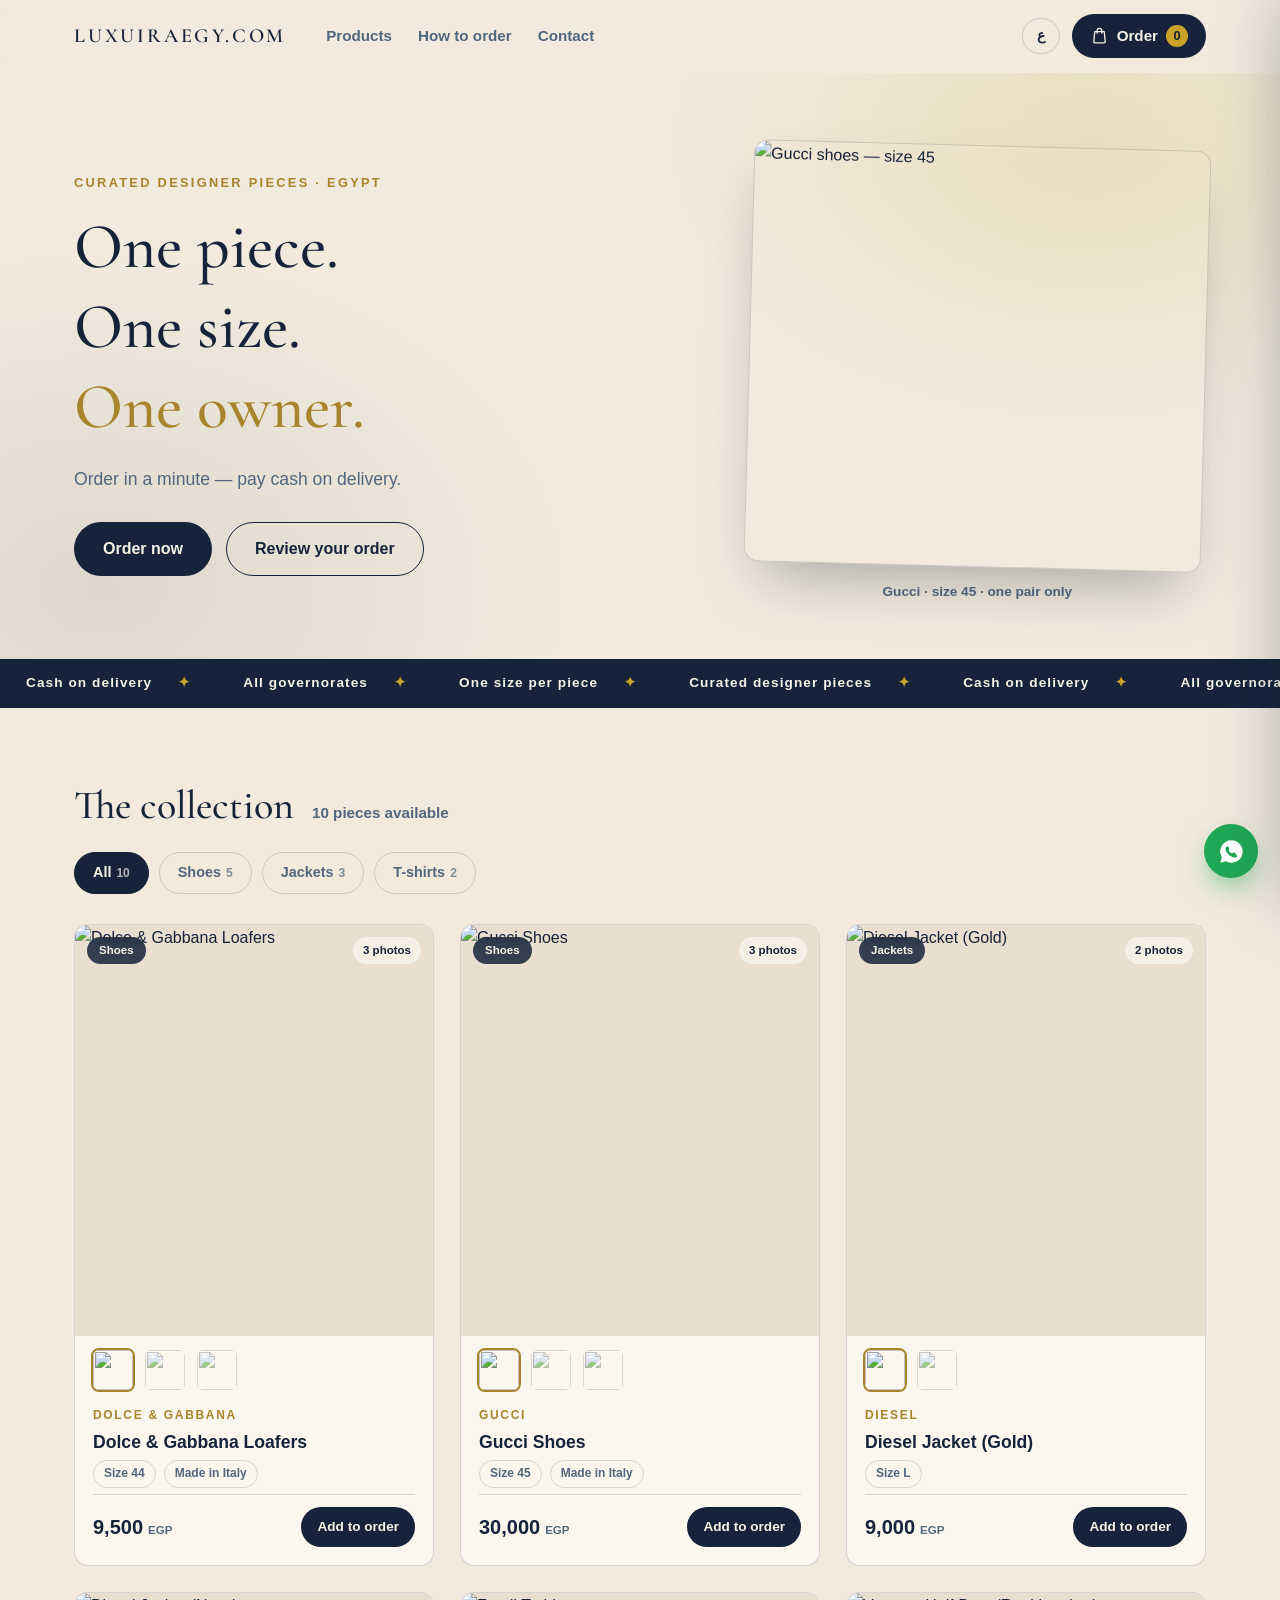
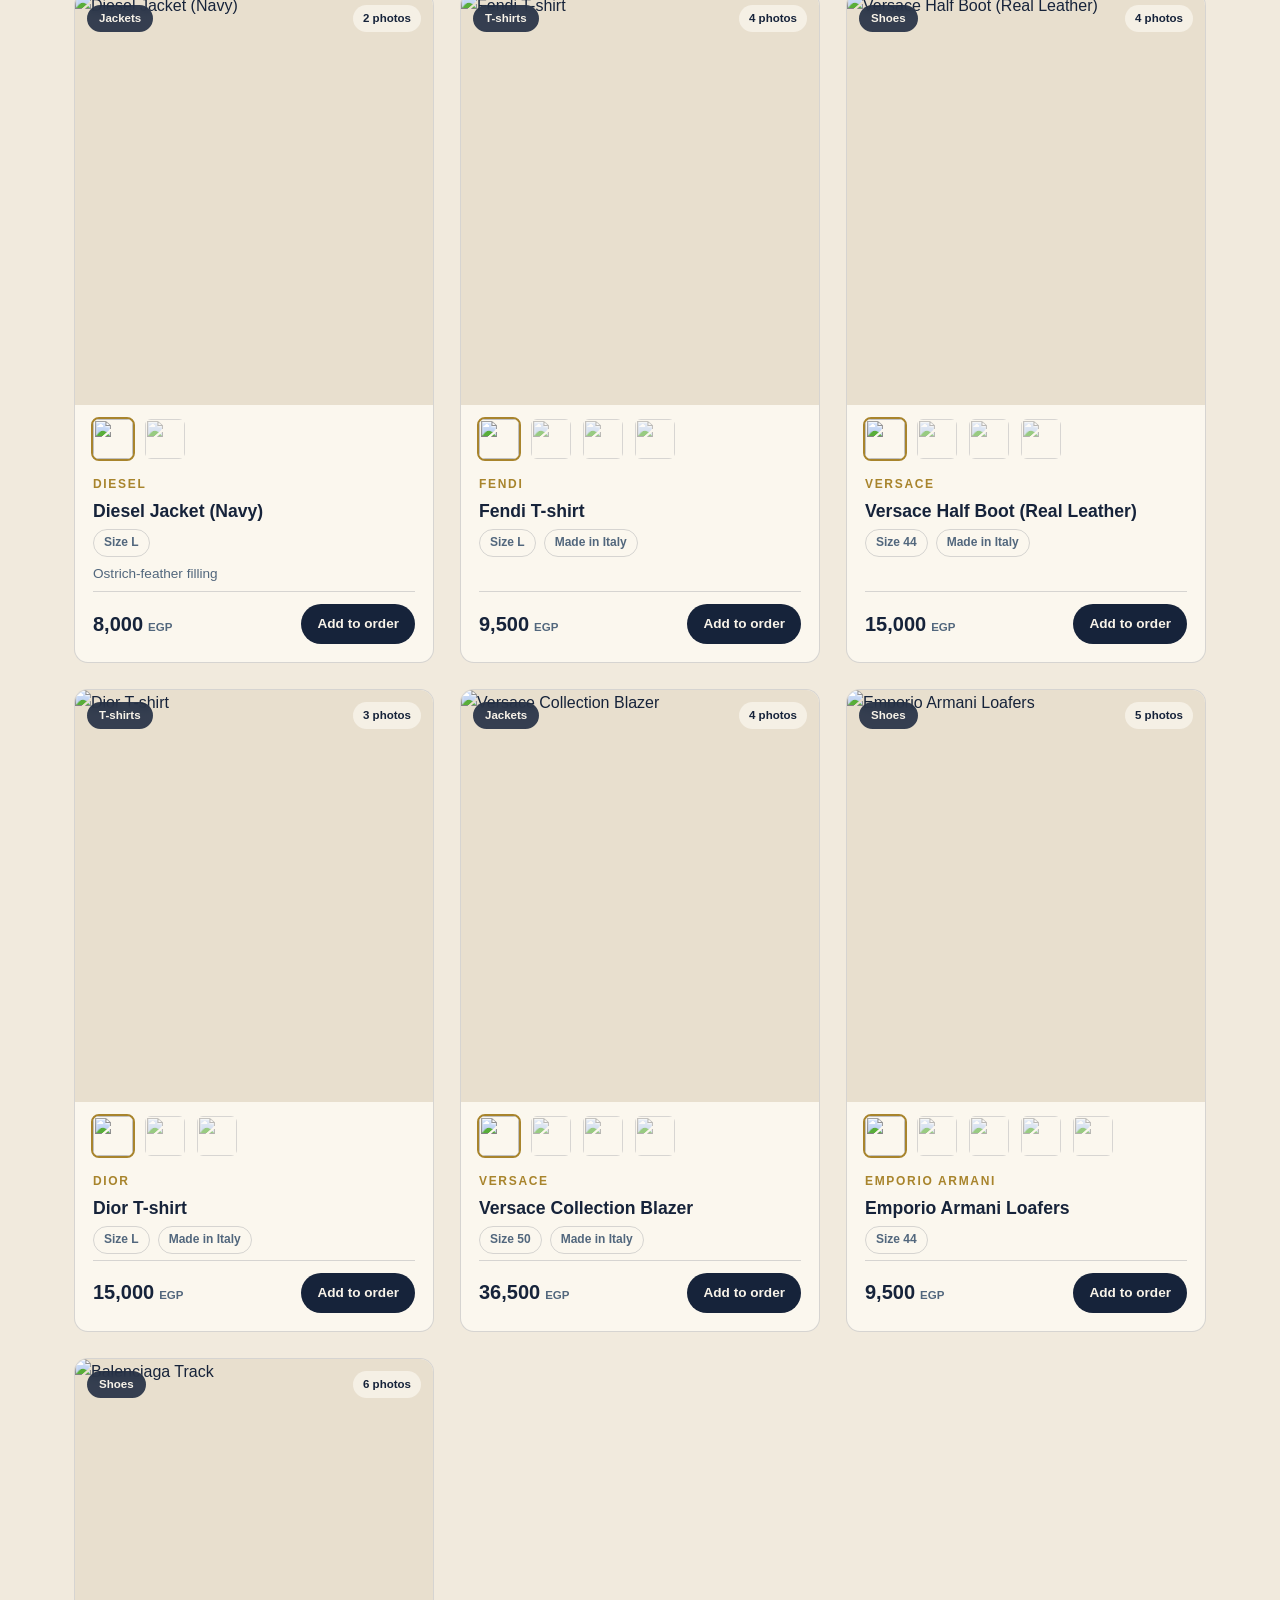
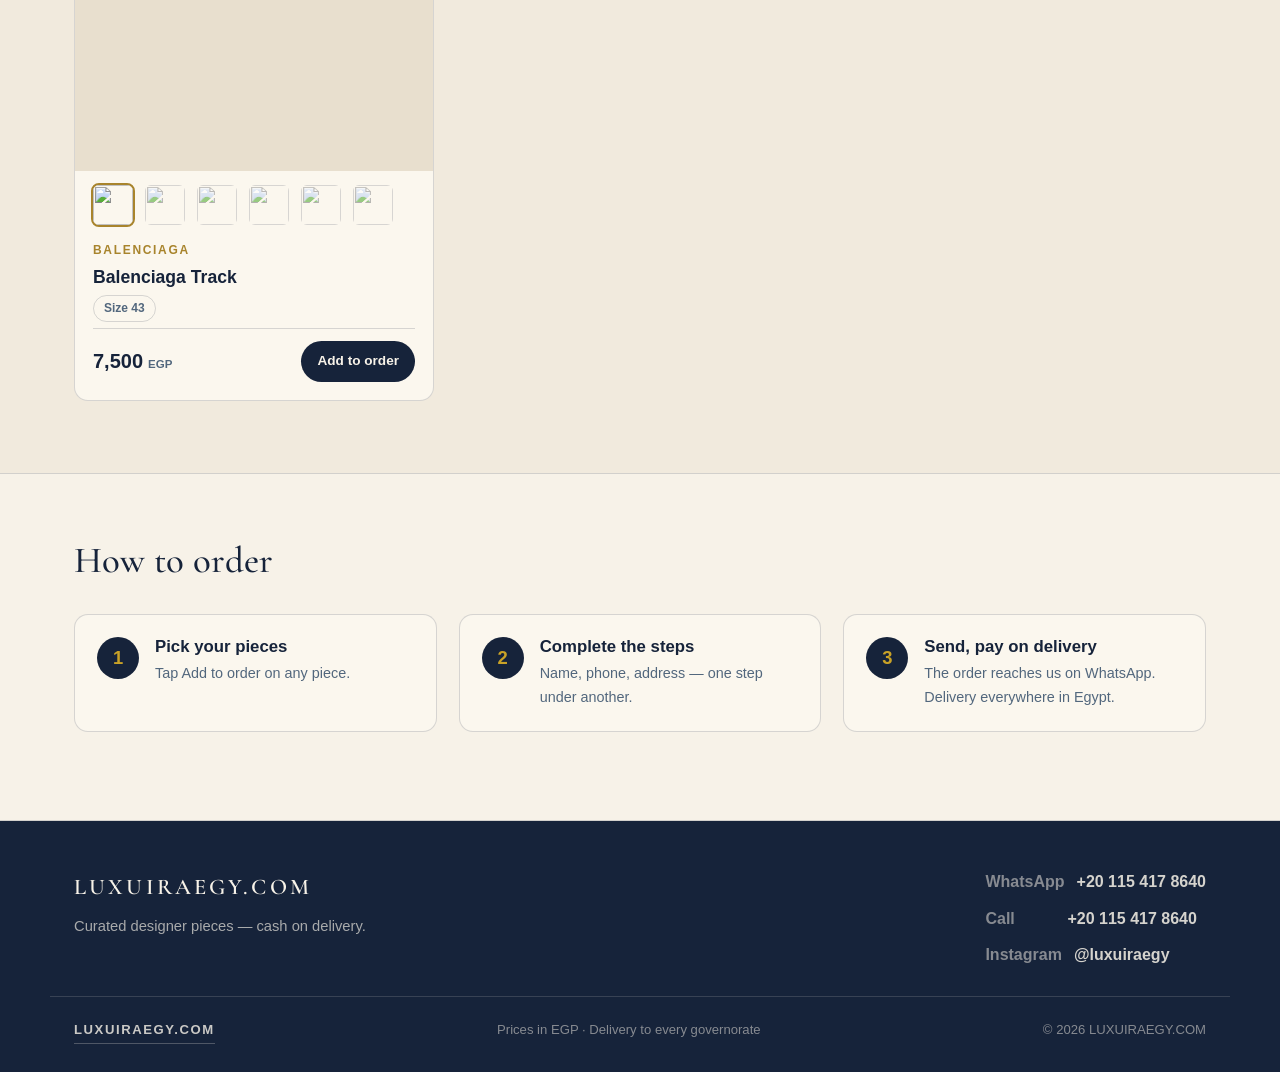
==== commit 031270e0: "Open the site in English by default; Arabic stays available via the language button Co-Authored-By: " ====
--- a/index.html
+++ b/index.html
@@ -1,14 +1,14 @@
 <!doctype html>
-<html lang="ar" dir="rtl">
+<html lang="en" dir="ltr">
 <head>
 <meta charset="utf-8">
 <meta name="viewport" content="width=device-width, initial-scale=1">
 <meta name="theme-color" content="#16233A">
-<meta name="description" content="LUXUIRAEGY.COM — قطع ماركات مختارة، كل قطعة بمقاس واحد. اطلب أونلاين والدفع عند الاستلام في كل محافظات مصر.">
-<title>LUXUIRAEGY.COM — اطلب أونلاين</title>
+<meta name="description" content="LUXUIRAEGY.COM — curated designer pieces, one size each. Order online and pay cash on delivery anywhere in Egypt.">
+<title>LUXUIRAEGY.COM — Order online</title>
 <link rel="canonical" href="https://luxuiraegy.com/">
 <meta property="og:site_name" content="LUXUIRAEGY.COM">
-<meta property="og:title" content="LUXUIRAEGY.COM — اطلب أونلاين">
+<meta property="og:title" content="LUXUIRAEGY.COM — Order online">
 <meta property="og:url" content="https://luxuiraegy.com/">
 <meta property="og:type" content="website">
 <meta property="og:image" content="https://cdn.jsdelivr.net/gh/ayuuaM/image@main/gucci-shoes/1.jpg">
@@ -22,7 +22,7 @@
 </head>
 <body>
 
-<a class="skip" href="#products" data-ar="تخطّي للمنتجات" data-en="Skip to products">تخطّي للمنتجات</a>
+<a class="skip" href="#products" data-ar="تخطّي للمنتجات" data-en="Skip to products">Skip to products</a>
 
 <header class="masthead" id="masthead">
   <div class="shell masthead-in">
@@ -31,16 +31,16 @@
     </a>
 
     <nav class="nav" id="nav" aria-label="Main">
-      <a href="#products" data-ar="المنتجات" data-en="Products">المنتجات</a>
-      <a href="#how" data-ar="طريقة الطلب" data-en="How to order">طريقة الطلب</a>
-      <a href="#contact" data-ar="تواصل" data-en="Contact">تواصل</a>
+      <a href="#products" data-ar="المنتجات" data-en="Products">Products</a>
+      <a href="#how" data-ar="طريقة الطلب" data-en="How to order">How to order</a>
+      <a href="#contact" data-ar="تواصل" data-en="Contact">Contact</a>
     </nav>
 
     <div class="tools">
-      <button class="lang" id="langBtn" type="button" aria-label="Switch to English">EN</button>
-      <button class="cart-btn" id="cartBtn" type="button" aria-label="افتح الطلب">
+      <button class="lang" id="langBtn" type="button" aria-label="التبديل إلى العربية">ع</button>
+      <button class="cart-btn" id="cartBtn" type="button" aria-label="Open your order">
         <svg viewBox="0 0 24 24" aria-hidden="true"><path d="M6 7h12l1.2 13.2a1 1 0 0 1-1 1.1H5.8a1 1 0 0 1-1-1.1L6 7Z" fill="none" stroke="currentColor" stroke-width="1.6" stroke-linejoin="round"/><path d="M9 9V6a3 3 0 0 1 6 0v3" fill="none" stroke="currentColor" stroke-width="1.6" stroke-linecap="round"/></svg>
-        <span data-ar="الطلب" data-en="Order">الطلب</span>
+        <span data-ar="الطلب" data-en="Order">Order</span>
         <span class="cart-n" id="cartN">0</span>
       </button>
       <button class="burger" id="burger" type="button" aria-expanded="false" aria-controls="nav" aria-label="Menu">
@@ -56,16 +56,16 @@
     <div class="hero-glow" aria-hidden="true"></div>
     <div class="shell hero-in">
       <div class="hero-txt">
-        <p class="eyebrow" data-ar="قطع ماركات مختارة · مصر" data-en="Curated designer pieces · Egypt">قطع ماركات مختارة · مصر</p>
+        <p class="eyebrow" data-ar="قطع ماركات مختارة · مصر" data-en="Curated designer pieces · Egypt">Curated designer pieces · Egypt</p>
         <h1>
-          <span data-ar="قطعة واحدة." data-en="One piece.">قطعة واحدة.</span>
-          <span data-ar="مقاس واحد." data-en="One size.">مقاس واحد.</span>
-          <span class="accent" data-ar="صاحب واحد." data-en="One owner.">صاحب واحد.</span>
+          <span data-ar="قطعة واحدة." data-en="One piece.">One piece.</span>
+          <span data-ar="مقاس واحد." data-en="One size.">One size.</span>
+          <span class="accent" data-ar="صاحب واحد." data-en="One owner.">One owner.</span>
         </h1>
-        <p class="lede" data-ar="اطلب من الموقع في دقيقة — والدفع كاش عند الاستلام." data-en="Order in a minute — pay cash on delivery.">اطلب من الموقع في دقيقة — والدفع كاش عند الاستلام.</p>
+        <p class="lede" data-ar="اطلب من الموقع في دقيقة — والدفع كاش عند الاستلام." data-en="Order in a minute — pay cash on delivery.">Order in a minute — pay cash on delivery.</p>
         <div class="hero-cta">
-          <a class="btn btn-solid" href="#products" data-ar="اطلب دلوقتي" data-en="Order now">اطلب دلوقتي</a>
-          <button class="btn btn-line" id="heroCart" type="button" data-ar="راجع طلبك" data-en="Review your order">راجع طلبك</button>
+          <a class="btn btn-solid" href="#products" data-ar="اطلب دلوقتي" data-en="Order now">Order now</a>
+          <button class="btn btn-line" id="heroCart" type="button" data-ar="راجع طلبك" data-en="Review your order">Review your order</button>
         </div>
       </div>
 
@@ -73,7 +73,7 @@
         <div class="hero-frame">
           <img src="https://cdn.jsdelivr.net/gh/ayuuaM/image@main/gucci-shoes/1.jpg" alt="Gucci shoes — size 45" width="960" height="1280">
         </div>
-        <figcaption data-ar="جوتشي · مقاس 45 · زوج واحد فقط" data-en="Gucci · size 45 · one pair only">جوتشي · مقاس 45 · زوج واحد فقط</figcaption>
+        <figcaption data-ar="جوتشي · مقاس 45 · زوج واحد فقط" data-en="Gucci · size 45 · one pair only">Gucci · size 45 · one pair only</figcaption>
       </figure>
     </div>
   </section>
@@ -85,38 +85,38 @@
   <section class="products" id="products">
     <div class="shell">
       <div class="head-row">
-        <h2 data-ar="المنتجات" data-en="The collection">المنتجات</h2>
+        <h2 data-ar="المنتجات" data-en="The collection">The collection</h2>
         <span class="head-note" id="prodCount"></span>
       </div>
       <div class="filters" id="filters"></div>
       <div class="grid" id="grid" aria-live="polite"></div>
-      <p class="grid-empty" id="gridEmpty" hidden data-ar="المنتجات متحمّلتش. كلمنا واتساب وهنبعتلك المتاح." data-en="Products failed to load. Message us on WhatsApp.">المنتجات متحمّلتش. كلمنا واتساب وهنبعتلك المتاح.</p>
+      <p class="grid-empty" id="gridEmpty" hidden data-ar="المنتجات متحمّلتش. كلمنا واتساب وهنبعتلك المتاح." data-en="Products failed to load. Message us on WhatsApp.">Products failed to load. Message us on WhatsApp.</p>
     </div>
   </section>
 
   <section class="how" id="how">
     <div class="shell">
-      <h2 data-ar="إزاي تطلب؟" data-en="How to order">إزاي تطلب؟</h2>
+      <h2 data-ar="إزاي تطلب؟" data-en="How to order">How to order</h2>
       <ol class="how-grid">
         <li>
           <b>1</b>
           <div>
-            <h3 data-ar="اختار قطعك" data-en="Pick your pieces">اختار قطعك</h3>
-            <p data-ar="دوس «أضف للطلب» على أي قطعة." data-en="Tap Add to order on any piece.">دوس «أضف للطلب» على أي قطعة.</p>
+            <h3 data-ar="اختار قطعك" data-en="Pick your pieces">Pick your pieces</h3>
+            <p data-ar="دوس «أضف للطلب» على أي قطعة." data-en="Tap Add to order on any piece.">Tap Add to order on any piece.</p>
           </div>
         </li>
         <li>
           <b>2</b>
           <div>
-            <h3 data-ar="كمّل الخطوات" data-en="Complete the steps">كمّل الخطوات</h3>
-            <p data-ar="اسمك، رقمك، عنوانك — خطوات تحت بعض." data-en="Name, phone, address — one step under another.">اسمك، رقمك، عنوانك — خطوات تحت بعض.</p>
+            <h3 data-ar="كمّل الخطوات" data-en="Complete the steps">Complete the steps</h3>
+            <p data-ar="اسمك، رقمك، عنوانك — خطوات تحت بعض." data-en="Name, phone, address — one step under another.">Name, phone, address — one step under another.</p>
           </div>
         </li>
         <li>
           <b>3</b>
           <div>
-            <h3 data-ar="ابعت وادفع عند الاستلام" data-en="Send, pay on delivery">ابعت وادفع عند الاستلام</h3>
-            <p data-ar="الطلب بيوصلنا واتساب، والتوصيل لكل المحافظات." data-en="The order reaches us on WhatsApp. Delivery everywhere in Egypt.">الطلب بيوصلنا واتساب، والتوصيل لكل المحافظات.</p>
+            <h3 data-ar="ابعت وادفع عند الاستلام" data-en="Send, pay on delivery">Send, pay on delivery</h3>
+            <p data-ar="الطلب بيوصلنا واتساب، والتوصيل لكل المحافظات." data-en="The order reaches us on WhatsApp. Delivery everywhere in Egypt.">The order reaches us on WhatsApp. Delivery everywhere in Egypt.</p>
           </div>
         </li>
       </ol>
@@ -130,12 +130,12 @@
 
     <button class="back" id="backToShop" type="button">
       <span class="back-arrow" aria-hidden="true">→</span>
-      <span data-ar="رجوع للمنتجات" data-en="Back to products">رجوع للمنتجات</span>
+      <span data-ar="رجوع للمنتجات" data-en="Back to products">Back to products</span>
     </button>
 
     <div class="checkout-head" id="checkoutHead">
-      <h1 data-ar="إتمام الطلب" data-en="Checkout">إتمام الطلب</h1>
-      <p data-ar="كمّل الخطوات تحت بعض — الطلب بيوصلنا واتساب والدفع عند الاستلام." data-en="Complete the steps below — we receive the order on WhatsApp, you pay on delivery.">كمّل الخطوات تحت بعض — الطلب بيوصلنا واتساب والدفع عند الاستلام.</p>
+      <h1 data-ar="إتمام الطلب" data-en="Checkout">Checkout</h1>
+      <p data-ar="كمّل الخطوات تحت بعض — الطلب بيوصلنا واتساب والدفع عند الاستلام." data-en="Complete the steps below — we receive the order on WhatsApp, you pay on delivery.">Complete the steps below — we receive the order on WhatsApp, you pay on delivery.</p>
     </div>
 
     <div class="steps" id="stepsWrap">
@@ -143,14 +143,14 @@
       <section class="step" id="step1">
         <header class="step-head">
           <span class="step-n" aria-hidden="true">1</span>
-          <h2 data-ar="طلبك" data-en="Your order">طلبك</h2>
+          <h2 data-ar="طلبك" data-en="Your order">Your order</h2>
           <span class="step-count" id="step1Count"></span>
         </header>
         <div class="step-body">
           <div class="co-items" id="coItems"></div>
           <div class="co-empty" id="coEmpty" hidden>
-            <p data-ar="طلبك فاضي. رجع اختار قطع الأول." data-en="Your order is empty. Pick some pieces first.">طلبك فاضي. رجع اختار قطع الأول.</p>
-            <button class="btn btn-line" id="emptyBack" type="button" data-ar="رجوع للمنتجات" data-en="Back to products">رجوع للمنتجات</button>
+            <p data-ar="طلبك فاضي. رجع اختار قطع الأول." data-en="Your order is empty. Pick some pieces first.">Your order is empty. Pick some pieces first.</p>
+            <button class="btn btn-line" id="emptyBack" type="button" data-ar="رجوع للمنتجات" data-en="Back to products">Back to products</button>
           </div>
         </div>
       </section>
@@ -158,18 +158,18 @@
       <section class="step" id="step2">
         <header class="step-head">
           <span class="step-n" aria-hidden="true">2</span>
-          <h2 data-ar="بياناتك" data-en="Your details">بياناتك</h2>
+          <h2 data-ar="بياناتك" data-en="Your details">Your details</h2>
         </header>
         <div class="step-body fields">
           <label class="field">
-            <span data-ar="الاسم بالكامل" data-en="Full name">الاسم بالكامل</span>
-            <input id="cName" type="text" autocomplete="name" data-ar-ph="اسمك" data-en-ph="Your name" placeholder="اسمك">
-            <em class="err" id="errName" hidden data-ar="اكتب اسمك بالكامل." data-en="Enter your full name.">اكتب اسمك بالكامل.</em>
-          </label>
-          <label class="field">
-            <span data-ar="رقم الموبايل" data-en="Mobile number">رقم الموبايل</span>
+            <span data-ar="الاسم بالكامل" data-en="Full name">Full name</span>
+            <input id="cName" type="text" autocomplete="name" data-ar-ph="اسمك" data-en-ph="Your name" placeholder="Your name">
+            <em class="err" id="errName" hidden data-ar="اكتب اسمك بالكامل." data-en="Enter your full name.">Enter your full name.</em>
+          </label>
+          <label class="field">
+            <span data-ar="رقم الموبايل" data-en="Mobile number">Mobile number</span>
             <input id="cPhone" type="tel" inputmode="tel" autocomplete="tel" dir="ltr" placeholder="01xxxxxxxxx">
-            <em class="err" id="errPhone" hidden data-ar="اكتب رقم موبايل مصري صحيح (11 رقم)." data-en="Enter a valid Egyptian mobile (11 digits).">اكتب رقم موبايل مصري صحيح (11 رقم).</em>
+            <em class="err" id="errPhone" hidden data-ar="اكتب رقم موبايل مصري صحيح (11 رقم)." data-en="Enter a valid Egyptian mobile (11 digits).">Enter a valid Egyptian mobile (11 digits).</em>
           </label>
         </div>
       </section>
@@ -177,27 +177,27 @@
       <section class="step" id="step3">
         <header class="step-head">
           <span class="step-n" aria-hidden="true">3</span>
-          <h2 data-ar="عنوان التوصيل" data-en="Delivery address">عنوان التوصيل</h2>
+          <h2 data-ar="عنوان التوصيل" data-en="Delivery address">Delivery address</h2>
         </header>
         <div class="step-body fields">
           <label class="field">
-            <span data-ar="المحافظة" data-en="Governorate">المحافظة</span>
+            <span data-ar="المحافظة" data-en="Governorate">Governorate</span>
             <select id="cGov"></select>
-            <em class="err" id="errGov" hidden data-ar="اختار المحافظة." data-en="Choose a governorate.">اختار المحافظة.</em>
-          </label>
-          <label class="field">
-            <span data-ar="المدينة / المنطقة" data-en="City / area">المدينة / المنطقة</span>
-            <input id="cCity" type="text" autocomplete="address-level2" data-ar-ph="مثال: مدينة نصر، القاهرة" data-en-ph="e.g. Nasr City, Cairo" placeholder="مثال: مدينة نصر، القاهرة">
-            <em class="err" id="errCity" hidden data-ar="اكتب المدينة أو المنطقة." data-en="Enter your city or area.">اكتب المدينة أو المنطقة.</em>
-          </label>
-          <label class="field">
-            <span data-ar="العنوان بالتفصيل" data-en="Full address">العنوان بالتفصيل</span>
-            <textarea id="cAddr" rows="2" autocomplete="street-address" data-ar-ph="الشارع، رقم العمارة، الدور، الشقة" data-en-ph="Street, building, floor, apartment" placeholder="الشارع، رقم العمارة، الدور، الشقة"></textarea>
-            <em class="err" id="errAddr" hidden data-ar="اكتب العنوان بالتفصيل." data-en="Enter the full address.">اكتب العنوان بالتفصيل.</em>
-          </label>
-          <label class="field">
-            <span><span data-ar="ملاحظات" data-en="Notes">ملاحظات</span> <small data-ar="(اختياري)" data-en="(optional)">(اختياري)</small></span>
-            <textarea id="cNote" rows="2" data-ar-ph="أي حاجة تحب تقولها للطلب" data-en-ph="Anything about the order" placeholder="أي حاجة تحب تقولها للطلب"></textarea>
+            <em class="err" id="errGov" hidden data-ar="اختار المحافظة." data-en="Choose a governorate.">Choose a governorate.</em>
+          </label>
+          <label class="field">
+            <span data-ar="المدينة / المنطقة" data-en="City / area">City / area</span>
+            <input id="cCity" type="text" autocomplete="address-level2" data-ar-ph="مثال: مدينة نصر، القاهرة" data-en-ph="e.g. Nasr City, Cairo" placeholder="e.g. Nasr City, Cairo">
+            <em class="err" id="errCity" hidden data-ar="اكتب المدينة أو المنطقة." data-en="Enter your city or area.">Enter your city or area.</em>
+          </label>
+          <label class="field">
+            <span data-ar="العنوان بالتفصيل" data-en="Full address">Full address</span>
+            <textarea id="cAddr" rows="2" autocomplete="street-address" data-ar-ph="الشارع، رقم العمارة، الدور، الشقة" data-en-ph="Street, building, floor, apartment" placeholder="Street, building, floor, apartment"></textarea>
+            <em class="err" id="errAddr" hidden data-ar="اكتب العنوان بالتفصيل." data-en="Enter the full address.">Enter the full address.</em>
+          </label>
+          <label class="field">
+            <span><span data-ar="ملاحظات" data-en="Notes">Notes</span> <small data-ar="(اختياري)" data-en="(optional)">(optional)</small></span>
+            <textarea id="cNote" rows="2" data-ar-ph="أي حاجة تحب تقولها للطلب" data-en-ph="Anything about the order" placeholder="Anything about the order"></textarea>
           </label>
         </div>
       </section>
@@ -205,19 +205,19 @@
       <section class="step" id="step4">
         <header class="step-head">
           <span class="step-n" aria-hidden="true">4</span>
-          <h2 data-ar="المراجعة والتأكيد" data-en="Review & confirm">المراجعة والتأكيد</h2>
+          <h2 data-ar="المراجعة والتأكيد" data-en="Review & confirm">Review & confirm</h2>
         </header>
         <div class="step-body">
           <div class="summary" id="coSummary"></div>
           <p class="pay-note">
             <svg viewBox="0 0 24 24" aria-hidden="true"><path d="M12 2 4 5.5v5.6c0 5 3.4 8.6 8 10.9 4.6-2.3 8-5.9 8-10.9V5.5L12 2Z" fill="none" stroke="currentColor" stroke-width="1.6" stroke-linejoin="round"/><path d="m8.7 12 2.2 2.2 4.4-4.4" fill="none" stroke="currentColor" stroke-width="1.6" stroke-linecap="round" stroke-linejoin="round"/></svg>
-            <span data-ar="الدفع كاش عند الاستلام — بتعاين القطعة قبل ما تدفع." data-en="Cash on delivery — inspect the piece before you pay.">الدفع كاش عند الاستلام — بتعاين القطعة قبل ما تدفع.</span>
+            <span data-ar="الدفع كاش عند الاستلام — بتعاين القطعة قبل ما تدفع." data-en="Cash on delivery — inspect the piece before you pay.">Cash on delivery — inspect the piece before you pay.</span>
           </p>
           <button class="btn btn-wa btn-block btn-big" id="placeOrder" type="button">
             <svg viewBox="0 0 24 24" aria-hidden="true"><path d="M12 2a10 10 0 0 0-8.6 15.1L2 22l5-1.3A10 10 0 1 0 12 2Zm5.3 14.1c-.2.6-1.2 1.2-1.7 1.2-.5.1-1 .2-3.3-.7-2.7-1.1-4.4-3.9-4.6-4.1-.1-.2-1-1.4-1-2.6 0-1.2.6-1.8.9-2.1.2-.2.5-.3.6-.3h.5c.2 0 .4-.1.6.4l.8 1.9c.1.2 0 .4-.1.5l-.4.5c-.1.2-.2.3 0 .5.2.4.8 1.3 1.6 1.8.9.6 1.4.7 1.6.5l.6-.7c.2-.2.3-.1.5 0l1.8.9c.2.1.4.2.4.3.1.2.1.7-.1 1.1Z"/></svg>
-            <span data-ar="إرسال الطلب على واتساب" data-en="Send order on WhatsApp">إرسال الطلب على واتساب</span>
+            <span data-ar="إرسال الطلب على واتساب" data-en="Send order on WhatsApp">Send order on WhatsApp</span>
           </button>
-          <p class="form-note" data-ar="هيفتح واتساب برسالة الطلب جاهزة — ابعتها وهنرد عليك بالتأكيد." data-en="WhatsApp opens with the order pre-written — send it and we confirm.">هيفتح واتساب برسالة الطلب جاهزة — ابعتها وهنرد عليك بالتأكيد.</p>
+          <p class="form-note" data-ar="هيفتح واتساب برسالة الطلب جاهزة — ابعتها وهنرد عليك بالتأكيد." data-en="WhatsApp opens with the order pre-written — send it and we confirm.">WhatsApp opens with the order pre-written — send it and we confirm.</p>
         </div>
       </section>
 
@@ -227,12 +227,12 @@
       <span class="success-check" aria-hidden="true">
         <svg viewBox="0 0 24 24"><path d="m4.5 12.5 5 5 10-11" fill="none" stroke="currentColor" stroke-width="2.4" stroke-linecap="round" stroke-linejoin="round"/></svg>
       </span>
-      <h2 data-ar="طلبك اتجهز" data-en="Your order is ready">طلبك اتجهز</h2>
-      <p class="order-no"><span data-ar="رقم الطلب" data-en="Order no.">رقم الطلب</span> <b id="orderNo" dir="ltr"></b></p>
-      <p data-ar="اتفتح واتساب برسالة الطلب — ابعتها وهنرد عليك بالتأكيد والميعاد." data-en="WhatsApp opened with your order — send it and we confirm the details.">اتفتح واتساب برسالة الطلب — ابعتها وهنرد عليك بالتأكيد والميعاد.</p>
+      <h2 data-ar="طلبك اتجهز" data-en="Your order is ready">Your order is ready</h2>
+      <p class="order-no"><span data-ar="رقم الطلب" data-en="Order no.">Order no.</span> <b id="orderNo" dir="ltr"></b></p>
+      <p data-ar="اتفتح واتساب برسالة الطلب — ابعتها وهنرد عليك بالتأكيد والميعاد." data-en="WhatsApp opened with your order — send it and we confirm the details.">WhatsApp opened with your order — send it and we confirm the details.</p>
       <div class="success-actions">
-        <a class="btn btn-wa" id="waAgain" href="#" target="_blank" rel="noopener" data-ar="فتح واتساب مرة تانية" data-en="Open WhatsApp again">فتح واتساب مرة تانية</a>
-        <button class="btn btn-line" id="successBack" type="button" data-ar="رجوع للمنتجات" data-en="Back to products">رجوع للمنتجات</button>
+        <a class="btn btn-wa" id="waAgain" href="#" target="_blank" rel="noopener" data-ar="فتح واتساب مرة تانية" data-en="Open WhatsApp again">Open WhatsApp again</a>
+        <button class="btn btn-line" id="successBack" type="button" data-ar="رجوع للمنتجات" data-en="Back to products">Back to products</button>
       </div>
     </div>
 
@@ -243,42 +243,42 @@
   <div class="shell foot-in">
     <div class="foot-mark">
       <span class="mark-word">LUXUIRAEGY.COM</span>
-      <p data-ar="قطع ماركات مختارة — الدفع عند الاستلام." data-en="Curated designer pieces — cash on delivery.">قطع ماركات مختارة — الدفع عند الاستلام.</p>
+      <p data-ar="قطع ماركات مختارة — الدفع عند الاستلام." data-en="Curated designer pieces — cash on delivery.">Curated designer pieces — cash on delivery.</p>
     </div>
     <ul class="foot-links">
-      <li><a href="https://wa.me/201154178640" target="_blank" rel="noopener"><span data-ar="واتساب" data-en="WhatsApp">واتساب</span> <span dir="ltr">+20 115 417 8640</span></a></li>
-      <li><a href="tel:+201154178640"><span data-ar="اتصال" data-en="Call">اتصال</span> <span dir="ltr">+20 115 417 8640</span></a></li>
-      <li><a href="https://instagram.com/luxuiraegy" target="_blank" rel="noopener"><span data-ar="انستجرام" data-en="Instagram">انستجرام</span> <span dir="ltr">@luxuiraegy</span></a></li>
+      <li><a href="https://wa.me/201154178640" target="_blank" rel="noopener"><span data-ar="واتساب" data-en="WhatsApp">WhatsApp</span> <span dir="ltr">+20 115 417 8640</span></a></li>
+      <li><a href="tel:+201154178640"><span data-ar="اتصال" data-en="Call">Call</span> <span dir="ltr">+20 115 417 8640</span></a></li>
+      <li><a href="https://instagram.com/luxuiraegy" target="_blank" rel="noopener"><span data-ar="انستجرام" data-en="Instagram">Instagram</span> <span dir="ltr">@luxuiraegy</span></a></li>
     </ul>
   </div>
   <div class="shell foot-base">
     <a class="foot-domain" href="https://luxuiraegy.com">LUXUIRAEGY.COM</a>
-    <span data-ar="الأسعار بالجنيه المصري · التوصيل لكل المحافظات" data-en="Prices in EGP · Delivery to every governorate">الأسعار بالجنيه المصري · التوصيل لكل المحافظات</span>
+    <span data-ar="الأسعار بالجنيه المصري · التوصيل لكل المحافظات" data-en="Prices in EGP · Delivery to every governorate">Prices in EGP · Delivery to every governorate</span>
     <span id="year">© 2026 LUXUIRAEGY.COM</span>
   </div>
 </footer>
 
 <div class="overlay" id="overlay" hidden></div>
 
-<aside class="drawer" id="drawer" role="dialog" aria-modal="true" aria-label="الطلب">
+<aside class="drawer" id="drawer" role="dialog" aria-modal="true" aria-label="Your order">
   <header class="drawer-head">
-    <h2><span data-ar="طلبك" data-en="Your order">طلبك</span> <span class="drawer-n" id="drawerN"></span></h2>
+    <h2><span data-ar="طلبك" data-en="Your order">Your order</span> <span class="drawer-n" id="drawerN"></span></h2>
     <button class="drawer-x" id="drawerX" type="button" aria-label="Close">&times;</button>
   </header>
   <div class="drawer-body" id="drawerBody"></div>
   <div class="drawer-empty" id="drawerEmpty" hidden>
-    <p data-ar="طلبك فاضي." data-en="Your order is empty.">طلبك فاضي.</p>
-    <button class="btn btn-line" id="drawerShop" type="button" data-ar="اتفرج على المنتجات" data-en="Browse products">اتفرج على المنتجات</button>
+    <p data-ar="طلبك فاضي." data-en="Your order is empty.">Your order is empty.</p>
+    <button class="btn btn-line" id="drawerShop" type="button" data-ar="اتفرج على المنتجات" data-en="Browse products">Browse products</button>
   </div>
   <footer class="drawer-foot" id="drawerFoot">
     <div class="total-row">
-      <span data-ar="الإجمالي" data-en="Total">الإجمالي</span>
+      <span data-ar="الإجمالي" data-en="Total">Total</span>
       <b id="cartTotal" dir="ltr"></b>
     </div>
-    <p class="mini-note" data-ar="الدفع عند الاستلام · التوصيل لكل المحافظات" data-en="Cash on delivery · All governorates">الدفع عند الاستلام · التوصيل لكل المحافظات</p>
+    <p class="mini-note" data-ar="الدفع عند الاستلام · التوصيل لكل المحافظات" data-en="Cash on delivery · All governorates">Cash on delivery · All governorates</p>
     <button class="btn btn-solid btn-block btn-big" id="checkoutBtn" type="button">
-      <span data-ar="إتمام الطلب" data-en="Checkout">إتمام الطلب</span>
-      <span class="btn-arrow" aria-hidden="true">←</span>
+      <span data-ar="إتمام الطلب" data-en="Checkout">Checkout</span>
+      <span class="btn-arrow" aria-hidden="true">→</span>
     </button>
   </footer>
 </aside>
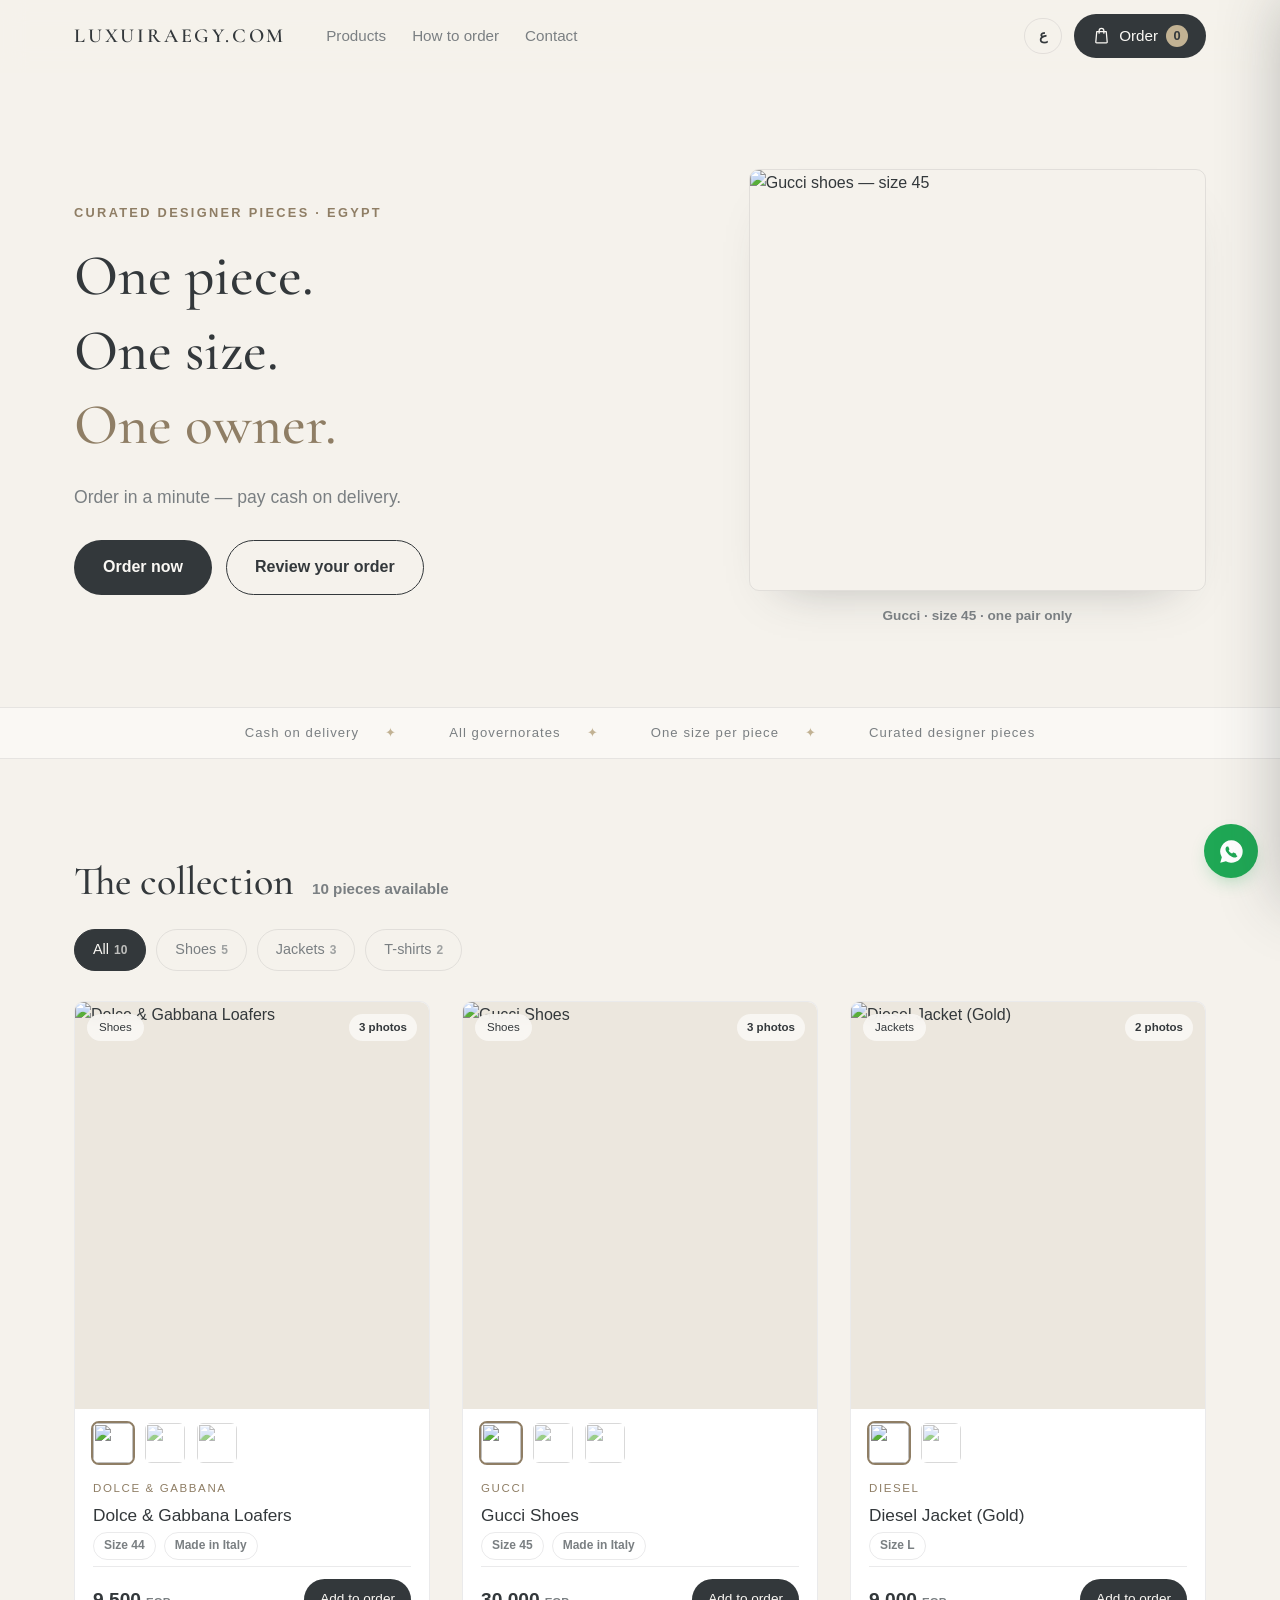
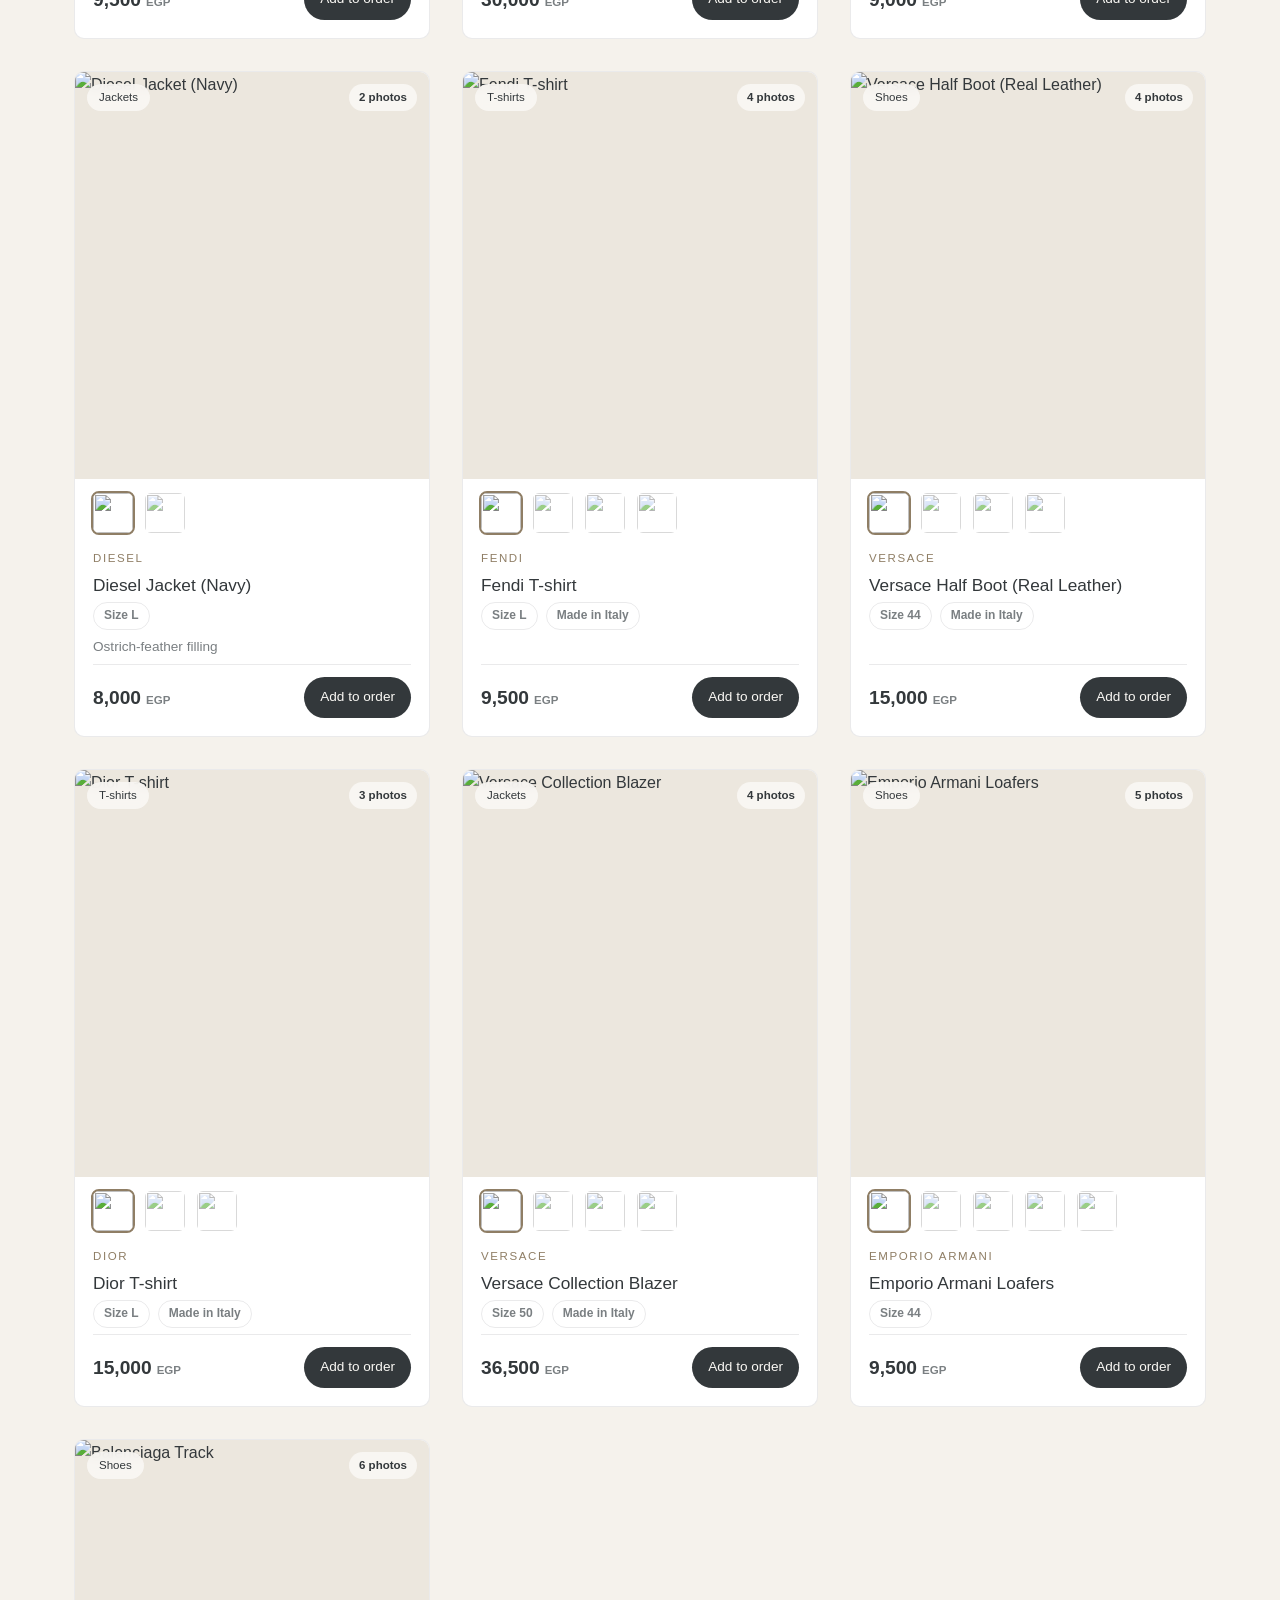
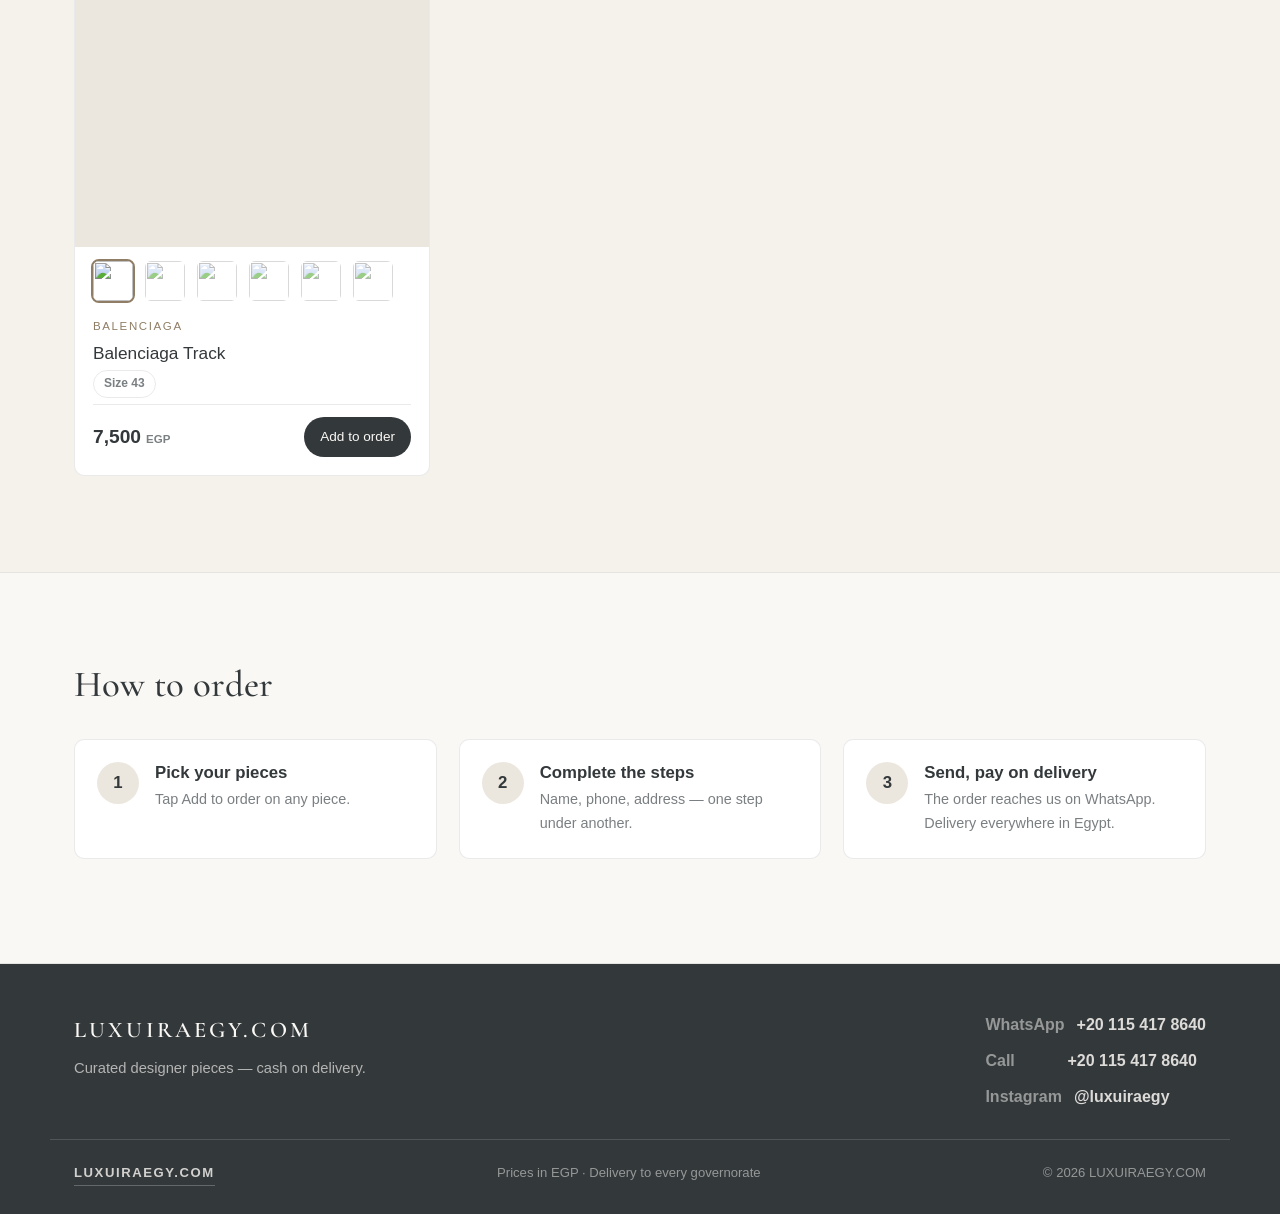
==== commit a13e719e: "Calmer look: softer palette, lighter type, less motion Co-Authored-By: Devin AI <158243242+devin-ai-" ====
--- a/index.html
+++ b/index.html
@@ -3,7 +3,7 @@
 <head>
 <meta charset="utf-8">
 <meta name="viewport" content="width=device-width, initial-scale=1">
-<meta name="theme-color" content="#16233A">
+<meta name="theme-color" content="#F5F2EC">
 <meta name="description" content="LUXUIRAEGY.COM — curated designer pieces, one size each. Order online and pay cash on delivery anywhere in Egypt.">
 <title>LUXUIRAEGY.COM — Order online</title>
 <link rel="canonical" href="https://luxuiraegy.com/">
--- a/styles.css
+++ b/styles.css
@@ -1,17 +1,17 @@
 :root{
-  --bg:#F1EADD;
-  --bg-2:#F7F2E8;
-  --bg-3:#E8DFCE;
-  --card:#FBF7EE;
-  --ink:#16233A;
-  --ink-soft:#52677D;
-  --line:rgba(22,35,58,.16);
-  --gold:#A8842C;
-  --gold-2:#C9A227;
-  --green:#1E7A46;
+  --bg:#F5F2EC;
+  --bg-2:#FAF8F4;
+  --bg-3:#ECE7DE;
+  --card:#FFFFFF;
+  --ink:#33383B;
+  --ink-soft:#7A7F82;
+  --line:rgba(51,56,59,.10);
+  --gold:#8F7E65;
+  --gold-2:#C2B293;
+  --green:#5F806C;
   --wa:#1FA855;
   --red:#B3402E;
-  --radius:14px;
+  --radius:10px;
   --head-h:72px;
   --font-ar:"Cairo",sans-serif;
   --font-en:"Jost",sans-serif;
@@ -34,7 +34,7 @@
 img{display:block;max-width:100%}
 button{font:inherit;color:inherit;background:none;border:0;cursor:pointer}
 a{color:inherit;text-decoration:none}
-h1,h2,h3{line-height:1.25;font-weight:700}
+h1,h2,h3{line-height:1.3;font-weight:600}
 html[lang="en"] h1,html[lang="en"] h2{font-family:var(--font-display);font-weight:500}
 ::selection{background:var(--ink);color:var(--bg-2)}
 
@@ -54,13 +54,13 @@
 /* ── header ── */
 .masthead{
   position:sticky;top:0;z-index:90;
-  background:rgba(241,234,221,.88);
+  background:rgba(245,242,236,.9);
   backdrop-filter:blur(12px);
   -webkit-backdrop-filter:blur(12px);
   border-bottom:1px solid transparent;
   transition:border-color .3s, box-shadow .3s;
 }
-.masthead.tight{border-bottom-color:var(--line);box-shadow:0 8px 30px rgba(22,35,58,.07)}
+.masthead.tight{border-bottom-color:var(--line);box-shadow:0 8px 30px rgba(51,56,59,.07)}
 .masthead-in{display:flex;align-items:center;gap:28px;height:var(--head-h)}
 .mark{display:flex;flex-direction:column;line-height:1.1}
 .mark-word{
@@ -71,7 +71,7 @@
   color:var(--ink);
 }
 .nav{display:flex;gap:26px;margin-inline-start:12px}
-.nav a{font-size:.95rem;font-weight:600;color:var(--ink-soft);position:relative;padding-block:6px;transition:color .2s}
+.nav a{font-size:.95rem;font-weight:500;color:var(--ink-soft);position:relative;padding-block:6px;transition:color .2s}
 .nav a::after{content:"";position:absolute;bottom:0;inset-inline-start:0;width:0;height:2px;background:var(--gold);transition:width .25s}
 .nav a:hover{color:var(--ink)}
 .nav a:hover::after{width:100%}
@@ -86,20 +86,20 @@
   display:flex;align-items:center;gap:8px;
   background:var(--ink);color:var(--bg-2);
   padding:9px 18px;border-radius:999px;
-  font-weight:700;font-size:.95rem;
+  font-weight:500;font-size:.95rem;
   transition:background .2s,transform .15s;
 }
-.cart-btn:hover{background:#223252}
+.cart-btn:hover{background:#474D51}
 .cart-btn:active{transform:scale(.97)}
 .cart-btn svg{width:19px;height:19px}
 .cart-n{
   background:var(--gold-2);color:var(--ink);
   min-width:22px;height:22px;border-radius:999px;
   display:inline-flex;align-items:center;justify-content:center;
-  font-size:.8rem;font-weight:800;padding-inline:5px;
+  font-size:.8rem;font-weight:600;padding-inline:5px;
 }
 .cart-n.bump{animation:bump .4s ease}
-@keyframes bump{35%{transform:scale(1.45)}70%{transform:scale(.9)}}
+@keyframes bump{50%{transform:scale(1.15)}}
 .burger{display:none;flex-direction:column;gap:5px;padding:8px}
 .burger span{width:22px;height:2px;background:var(--ink);transition:.25s}
 .burger[aria-expanded="true"] span:nth-child(1){transform:translateY(7px) rotate(45deg)}
@@ -107,15 +107,13 @@
 .burger[aria-expanded="true"] span:nth-child(3){transform:translateY(-7px) rotate(-45deg)}
 
 /* ── hero ── */
-.hero{position:relative;padding-block:72px 56px;overflow:hidden}
+.hero{position:relative;padding-block:96px 80px;overflow:hidden}
 .hero-glow{
   position:absolute;inset:0;pointer-events:none;
-  background:
-    radial-gradient(640px 420px at 85% 12%,rgba(201,162,39,.16),transparent 65%),
-    radial-gradient(720px 520px at 8% 88%,rgba(22,35,58,.09),transparent 65%);
+  display:none;
 }
 .hero-in{position:relative;display:grid;grid-template-columns:1.15fr .85fr;gap:56px;align-items:center}
-.hero-txt h1{font-size:clamp(2.4rem,5.2vw,4rem);margin-block:14px 18px;font-weight:800}
+.hero-txt h1{font-size:clamp(2.2rem,4.8vw,3.6rem);margin-block:16px 20px;font-weight:600}
 html[lang="en"] .hero-txt h1{font-weight:500}
 .hero-txt h1 span{display:block}
 .hero-txt h1 .accent{color:var(--gold)}
@@ -126,11 +124,8 @@
   border-radius:var(--radius);
   overflow:hidden;
   border:1px solid var(--line);
-  box-shadow:0 30px 60px -20px rgba(22,35,58,.35);
-  transform:rotate(1.5deg);
-  transition:transform .5s ease;
-}
-.hero-fig:hover .hero-frame{transform:rotate(0)}
+  box-shadow:0 24px 48px -32px rgba(51,56,59,.35);
+}
 .hero-frame img{width:100%;height:420px;object-fit:cover}
 .hero-fig figcaption{
   margin-top:14px;font-size:.85rem;color:var(--ink-soft);
@@ -141,17 +136,16 @@
 .btn{
   display:inline-flex;align-items:center;justify-content:center;gap:10px;
   padding:13px 28px;border-radius:999px;
-  font-weight:700;font-size:1rem;
-  transition:background .2s,color .2s,transform .15s,box-shadow .2s;
+  font-weight:600;font-size:1rem;
+  transition:background .3s,color .3s,box-shadow .3s;
   border:1px solid transparent;
 }
-.btn:active{transform:scale(.97)}
 .btn-solid{background:var(--ink);color:var(--bg-2)}
-.btn-solid:hover{background:#223252;box-shadow:0 12px 26px -10px rgba(22,35,58,.5)}
+.btn-solid:hover{background:#474D51}
 .btn-line{border-color:var(--ink);color:var(--ink)}
 .btn-line:hover{background:var(--ink);color:var(--bg-2)}
 .btn-wa{background:var(--wa);color:#fff}
-.btn-wa:hover{background:#178540;box-shadow:0 12px 26px -10px rgba(31,168,85,.55)}
+.btn-wa:hover{background:#178540}
 .btn-wa svg{width:20px;height:20px;fill:currentColor}
 .btn-block{width:100%}
 .btn-big{padding-block:16px;font-size:1.05rem}
@@ -159,58 +153,57 @@
 
 /* ── strip ── */
 .strip{
-  background:var(--ink);color:var(--bg-2);
-  overflow:hidden;padding-block:12px;
-  border-block:1px solid var(--ink);
-  direction:ltr;
-}
-.strip-in{display:flex;gap:0;width:max-content;animation:strip 26s linear infinite}
+  background:var(--bg-2);color:var(--ink-soft);
+  overflow:hidden;padding-block:14px;
+  border-block:1px solid var(--line);
+}
+.strip-in{display:flex;flex-wrap:wrap;justify-content:center;row-gap:6px}
 .strip-in span{
-  white-space:nowrap;font-size:.85rem;font-weight:600;letter-spacing:.08em;
+  white-space:nowrap;font-size:.82rem;font-weight:500;letter-spacing:.08em;
   padding-inline:26px;display:flex;align-items:center;gap:26px;
 }
 .strip-in i{font-style:normal;color:var(--gold-2)}
-@keyframes strip{to{transform:translateX(-50%)}}
+.strip-in span:last-child i{display:none}
 
 /* ── sections ── */
 section{scroll-margin-top:calc(var(--head-h) + 16px)}
-.products{padding-block:72px}
+.products{padding-block:96px}
 .head-row{display:flex;align-items:baseline;gap:18px;flex-wrap:wrap}
 .head-row h2{font-size:clamp(1.8rem,3.4vw,2.5rem)}
 .head-note{color:var(--ink-soft);font-size:.95rem;font-weight:600}
 .filters{display:flex;gap:10px;flex-wrap:wrap;margin-block:22px 30px}
 .chip-f{
   border:1px solid var(--line);border-radius:999px;
-  padding:8px 18px;font-weight:700;font-size:.9rem;color:var(--ink-soft);
+  padding:8px 18px;font-weight:500;font-size:.9rem;color:var(--ink-soft);
   transition:all .2s;background:transparent;
 }
 .chip-f small{font-weight:600;opacity:.7;margin-inline-start:5px}
 .chip-f:hover{border-color:var(--ink);color:var(--ink)}
 .chip-f.on{background:var(--ink);color:var(--bg-2);border-color:var(--ink)}
 
-.grid{display:grid;grid-template-columns:repeat(3,1fr);gap:26px}
+.grid{display:grid;grid-template-columns:repeat(3,1fr);gap:32px}
 .grid-empty{padding:40px;text-align:center;color:var(--ink-soft)}
 .item{
   background:var(--card);border:1px solid var(--line);border-radius:var(--radius);
   overflow:hidden;display:flex;flex-direction:column;
-  transition:transform .3s ease,box-shadow .3s ease;
-}
-.item:hover{transform:translateY(-5px);box-shadow:0 24px 44px -18px rgba(22,35,58,.3)}
+  transition:box-shadow .4s ease;
+}
+.item:hover{box-shadow:0 18px 36px -24px rgba(51,56,59,.25)}
 .item-fig{
   position:relative;display:block;width:100%;aspect-ratio:4/4.6;
   overflow:hidden;background:var(--bg-3);text-align:start;
 }
-.item-fig img{width:100%;height:100%;object-fit:cover;transition:transform .6s ease}
-.item:hover .item-fig img{transform:scale(1.05)}
+.item-fig img{width:100%;height:100%;object-fit:cover;transition:transform 1.2s ease}
+.item:hover .item-fig img{transform:scale(1.02)}
 .tag{
   position:absolute;top:12px;inset-inline-start:12px;
-  background:rgba(22,35,58,.85);color:var(--bg-2);
-  font-size:.72rem;font-weight:700;padding:4px 12px;border-radius:999px;
+  background:rgba(250,248,244,.9);color:var(--ink);
+  font-size:.72rem;font-weight:500;padding:4px 12px;border-radius:999px;
   backdrop-filter:blur(4px);
 }
 .shot-n{
   position:absolute;top:12px;inset-inline-end:12px;
-  background:rgba(247,242,232,.9);color:var(--ink);
+  background:rgba(250,248,244,.9);color:var(--ink);
   font-size:.72rem;font-weight:700;padding:4px 10px;border-radius:999px;
 }
 .thumbs{display:flex;gap:8px;padding:12px 16px 0}
@@ -222,8 +215,8 @@
 .th:hover{opacity:1}
 .th.on{border-color:var(--gold);opacity:1}
 .item-body{padding:14px 18px 18px;display:flex;flex-direction:column;gap:6px;flex:1}
-.item-brand{font-size:.75rem;letter-spacing:.14em;text-transform:uppercase;color:var(--gold);font-weight:700}
-.item-name{font-size:1.1rem;font-weight:700}
+.item-brand{font-size:.72rem;letter-spacing:.14em;text-transform:uppercase;color:var(--gold);font-weight:500}
+.item-name{font-size:1.08rem;font-weight:500}
 .item-meta{display:flex;gap:8px;flex-wrap:wrap}
 .chip{
   font-size:.75rem;font-weight:600;color:var(--ink-soft);
@@ -235,20 +228,20 @@
   display:flex;align-items:center;justify-content:space-between;gap:12px;
   border-top:1px solid var(--line);
 }
-.price{font-size:1.25rem;font-weight:800;display:flex;align-items:baseline;gap:5px}
+.price{font-size:1.2rem;font-weight:600;display:flex;align-items:baseline;gap:5px}
 .price small{font-size:.72rem;font-weight:600;color:var(--ink-soft)}
 .add{
   display:inline-flex;align-items:center;gap:6px;
   background:var(--ink);color:var(--bg-2);
-  padding:9px 16px;border-radius:999px;font-weight:700;font-size:.85rem;
+  padding:9px 16px;border-radius:999px;font-weight:500;font-size:.85rem;
   transition:all .2s;white-space:nowrap;
 }
-.add:hover{background:#223252}
+.add:hover{background:#474D51}
 .add.in{background:var(--green);color:#fff}
-.add.in:hover{background:#195f38}
+.add.in:hover{background:#4E6B5A}
 
 /* ── how ── */
-.how{padding-block:64px 88px;background:var(--bg-2);border-block:1px solid var(--line)}
+.how{padding-block:88px 104px;background:var(--bg-2);border-block:1px solid var(--line)}
 .how h2{font-size:clamp(1.7rem,3vw,2.3rem);margin-bottom:30px}
 .how-grid{list-style:none;display:grid;grid-template-columns:repeat(3,1fr);gap:22px}
 .how-grid li{
@@ -258,9 +251,9 @@
 }
 .how-grid b{
   flex:none;width:42px;height:42px;border-radius:50%;
-  background:var(--ink);color:var(--gold-2);
+  background:var(--bg-3);color:var(--ink);
   display:flex;align-items:center;justify-content:center;
-  font-size:1.15rem;font-weight:800;
+  font-size:1.05rem;font-weight:600;
 }
 .how-grid h3{font-size:1.05rem;margin-bottom:4px}
 .how-grid p{font-size:.9rem;color:var(--ink-soft)}
@@ -299,7 +292,7 @@
   width:52px;height:52px;border-radius:50%;
   background:var(--bg-3);border:2px solid var(--line);color:var(--ink-soft);
   display:flex;align-items:center;justify-content:center;
-  font-weight:800;font-size:1.15rem;
+  font-weight:600;font-size:1.15rem;
   transition:all .3s;
 }
 .step.done .step-n{background:var(--green);border-color:var(--green);color:#fff}
@@ -321,7 +314,7 @@
 .co-info{flex:1;min-width:0}
 .co-info h3{font-size:.98rem}
 .co-info p{font-size:.8rem;color:var(--ink-soft)}
-.co-price{font-weight:800;white-space:nowrap;font-size:.95rem}
+.co-price{font-weight:600;white-space:nowrap;font-size:.95rem}
 .co-x{
   flex:none;width:30px;height:30px;border-radius:50%;
   color:var(--red);font-size:1.2rem;line-height:1;
@@ -345,7 +338,7 @@
 }
 .field textarea{resize:vertical;min-height:56px}
 .field input:focus,.field select:focus,.field textarea:focus{
-  outline:none;border-color:var(--ink);box-shadow:0 0 0 3px rgba(22,35,58,.12);
+  outline:none;border-color:var(--ink);box-shadow:0 0 0 3px rgba(51,56,59,.12);
 }
 .field.bad input,.field.bad select,.field.bad textarea{border-color:var(--red)}
 .err{color:var(--red);font-size:.8rem;font-weight:600;font-style:normal}
@@ -359,7 +352,7 @@
   font-size:1.15rem;
 }
 .sum-total span{color:var(--ink);font-weight:700}
-.sum-total b{font-weight:800;color:var(--ink)}
+.sum-total b{font-weight:600;color:var(--ink)}
 .sum-addr{
   background:var(--bg-2);border:1px dashed var(--line);border-radius:10px;
   padding:12px 14px;font-size:.88rem;color:var(--ink-soft);margin-top:8px;
@@ -380,10 +373,10 @@
   width:72px;height:72px;border-radius:50%;
   background:var(--green);color:#fff;
   display:flex;align-items:center;justify-content:center;
-  animation:pop .5s cubic-bezier(.2,1.6,.4,1);
+  animation:pop .6s ease-out;
 }
 .success-check svg{width:36px;height:36px}
-@keyframes pop{from{transform:scale(0)}}
+@keyframes pop{from{opacity:0;transform:scale(.85)}}
 .success h2{font-size:1.8rem}
 .order-no{font-size:1.05rem;color:var(--ink-soft)}
 .order-no b{color:var(--gold);font-size:1.2rem;letter-spacing:.06em}
@@ -392,21 +385,21 @@
 
 /* ── footer ── */
 .foot{background:var(--ink);color:var(--bg-2);padding-block:48px 28px}
-.foot-in{display:flex;justify-content:space-between;gap:36px;flex-wrap:wrap;padding-bottom:28px;border-bottom:1px solid rgba(247,242,232,.15)}
+.foot-in{display:flex;justify-content:space-between;gap:36px;flex-wrap:wrap;padding-bottom:28px;border-bottom:1px solid rgba(250,248,244,.15)}
 .foot .mark-word{color:var(--bg-2);font-size:1.4rem}
-.foot-mark p{color:rgba(247,242,232,.65);font-size:.92rem;margin-top:8px}
+.foot-mark p{color:rgba(250,248,244,.65);font-size:.92rem;margin-top:8px}
 .foot-links{list-style:none;display:flex;flex-direction:column;gap:10px}
-.foot-links a{display:flex;gap:12px;font-weight:600;color:rgba(247,242,232,.85);transition:color .2s}
+.foot-links a{display:flex;gap:12px;font-weight:600;color:rgba(250,248,244,.85);transition:color .2s}
 .foot-links a:hover{color:var(--gold-2)}
-.foot-links a span:first-child{color:rgba(247,242,232,.5);min-width:70px}
-.foot-base{display:flex;justify-content:space-between;gap:14px;flex-wrap:wrap;padding-top:22px;font-size:.82rem;color:rgba(247,242,232,.5)}
-.foot-domain{font-weight:700;letter-spacing:.12em;color:rgba(247,242,232,.8);border-bottom:1px solid rgba(247,242,232,.25);padding-bottom:2px;transition:color .2s,border-color .2s}
+.foot-links a span:first-child{color:rgba(250,248,244,.5);min-width:70px}
+.foot-base{display:flex;justify-content:space-between;gap:14px;flex-wrap:wrap;padding-top:22px;font-size:.82rem;color:rgba(250,248,244,.5)}
+.foot-domain{font-weight:700;letter-spacing:.12em;color:rgba(250,248,244,.8);border-bottom:1px solid rgba(250,248,244,.25);padding-bottom:2px;transition:color .2s,border-color .2s}
 .foot-domain:hover{color:var(--gold-2);border-color:var(--gold-2)}
 
 /* ── drawer ── */
 .overlay{
   position:fixed;inset:0;z-index:95;
-  background:rgba(15,26,43,.45);
+  background:rgba(51,56,59,.28);
   backdrop-filter:blur(3px);
   opacity:0;transition:opacity .3s;
 }
@@ -416,11 +409,11 @@
   width:min(430px,94vw);
   background:var(--bg-2);
   display:flex;flex-direction:column;
-  box-shadow:-20px 0 60px rgba(22,35,58,.3);
+  box-shadow:-20px 0 60px rgba(51,56,59,.3);
   transform:translateX(105%);
   transition:transform .38s cubic-bezier(.2,.9,.3,1);
 }
-html[dir="rtl"] .drawer{transform:translateX(-105%);box-shadow:20px 0 60px rgba(22,35,58,.3)}
+html[dir="rtl"] .drawer{transform:translateX(-105%);box-shadow:20px 0 60px rgba(51,56,59,.3)}
 .drawer.on,html[dir="rtl"] .drawer.on{transform:translateX(0)}
 .drawer-head{
   display:flex;align-items:center;justify-content:space-between;
@@ -434,7 +427,7 @@
 .drawer-empty{flex:1;display:flex;flex-direction:column;align-items:center;justify-content:center;gap:16px;color:var(--ink-soft)}
 .drawer-foot{border-top:1px solid var(--line);padding:18px 22px;background:var(--card)}
 .total-row{display:flex;justify-content:space-between;align-items:baseline;font-size:1.05rem;font-weight:700}
-.total-row b{font-size:1.4rem;font-weight:800}
+.total-row b{font-size:1.4rem;font-weight:600}
 .mini-note{font-size:.8rem;color:var(--ink-soft);margin-block:6px 14px}
 
 /* ── fab / lightbox / toast ── */
@@ -443,10 +436,10 @@
   width:54px;height:54px;border-radius:50%;
   background:var(--wa);color:#fff;
   display:flex;align-items:center;justify-content:center;
-  box-shadow:0 12px 28px -6px rgba(31,168,85,.6);
-  transition:transform .2s;
-}
-.fab:hover{transform:scale(1.08)}
+  box-shadow:0 8px 20px -8px rgba(31,168,85,.45);
+  transition:transform .3s;
+}
+.fab:hover{transform:scale(1.04)}
 .fab svg{width:27px;height:27px;fill:currentColor}
 
 .lb{
@@ -462,10 +455,10 @@
 .lb-row{display:flex;justify-content:center;gap:16px;margin-top:14px}
 .lb-btn{
   width:46px;height:46px;border-radius:50%;
-  border:1px solid rgba(247,242,232,.4);color:var(--bg-2);
+  border:1px solid rgba(250,248,244,.4);color:var(--bg-2);
   font-size:1.5rem;transition:background .2s;
 }
-.lb-btn:hover{background:rgba(247,242,232,.15)}
+.lb-btn:hover{background:rgba(250,248,244,.15)}
 .lb-x{position:absolute;top:20px;inset-inline-end:24px;font-size:2.2rem;color:var(--bg-2);padding:8px}
 
 .toast{
@@ -475,7 +468,7 @@
   padding:12px 26px;border-radius:999px;
   font-weight:700;font-size:.95rem;z-index:130;
   opacity:0;transition:all .35s cubic-bezier(.2,.9,.3,1);
-  pointer-events:none;box-shadow:0 16px 40px -10px rgba(22,35,58,.5);
+  pointer-events:none;box-shadow:0 16px 40px -10px rgba(51,56,59,.5);
   white-space:nowrap;
 }
 html[dir="rtl"] .toast{transform:translate(50%,80px)}
@@ -483,7 +476,7 @@
 html[dir="rtl"] .toast.on{transform:translate(50%,0)}
 
 /* ── reveal ── */
-.reveal{opacity:0;transform:translateY(26px);transition:opacity .7s ease,transform .7s ease}
+.reveal{opacity:0;transform:translateY(12px);transition:opacity .9s ease,transform .9s ease}
 .reveal.in{opacity:1;transform:none}
 
 /* ── responsive ── */
@@ -504,7 +497,7 @@
     background:var(--bg-2);border-bottom:1px solid var(--line);
     flex-direction:column;gap:0;padding:8px 16px 14px;
     transform:translateY(-130%);transition:transform .3s ease;
-    box-shadow:0 24px 40px -20px rgba(22,35,58,.3);
+    box-shadow:0 24px 40px -20px rgba(51,56,59,.3);
   }
   .nav.open{transform:translateY(0)}
   .nav a{padding-block:12px;border-bottom:1px solid var(--line)}
@@ -529,6 +522,5 @@
 @media (prefers-reduced-motion:reduce){
   *,*::before,*::after{animation-duration:.01ms!important;transition-duration:.01ms!important}
   html{scroll-behavior:auto}
-  .strip-in{animation:none}
   .reveal{opacity:1;transform:none}
 }
